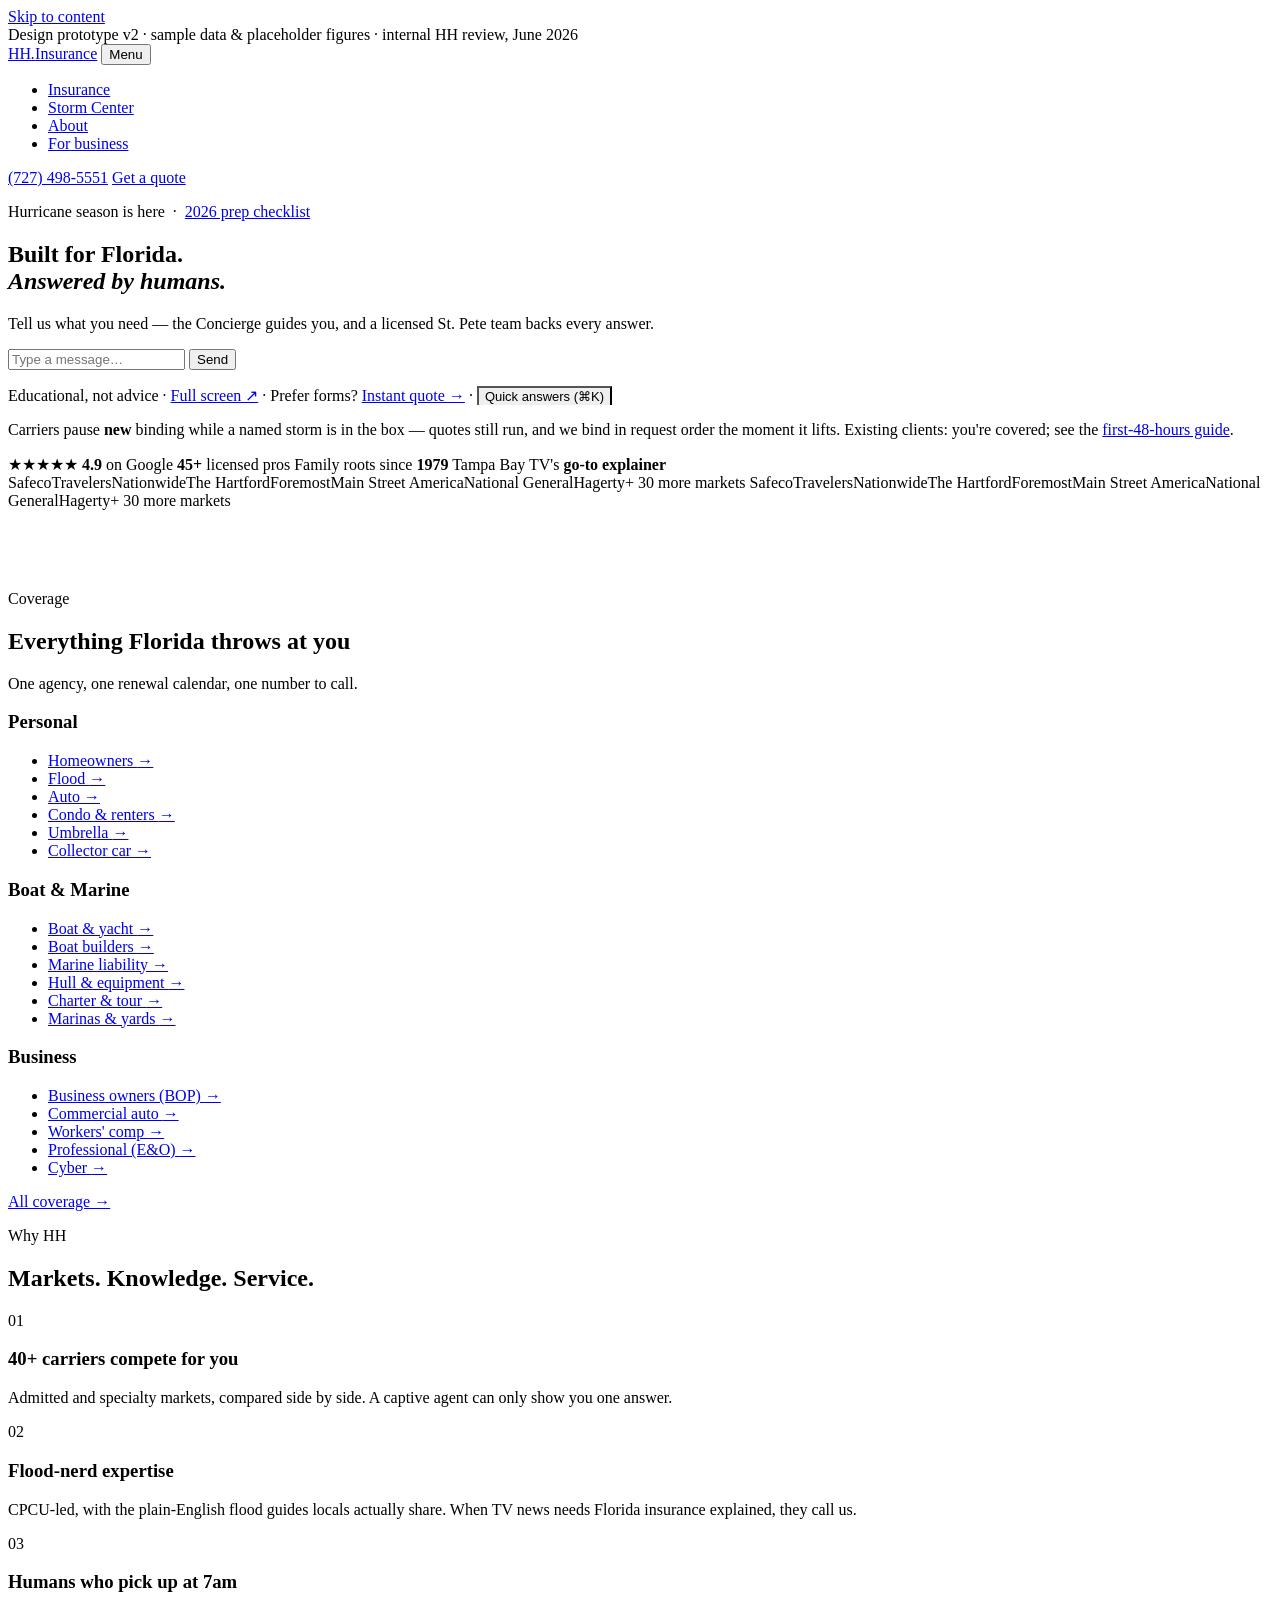
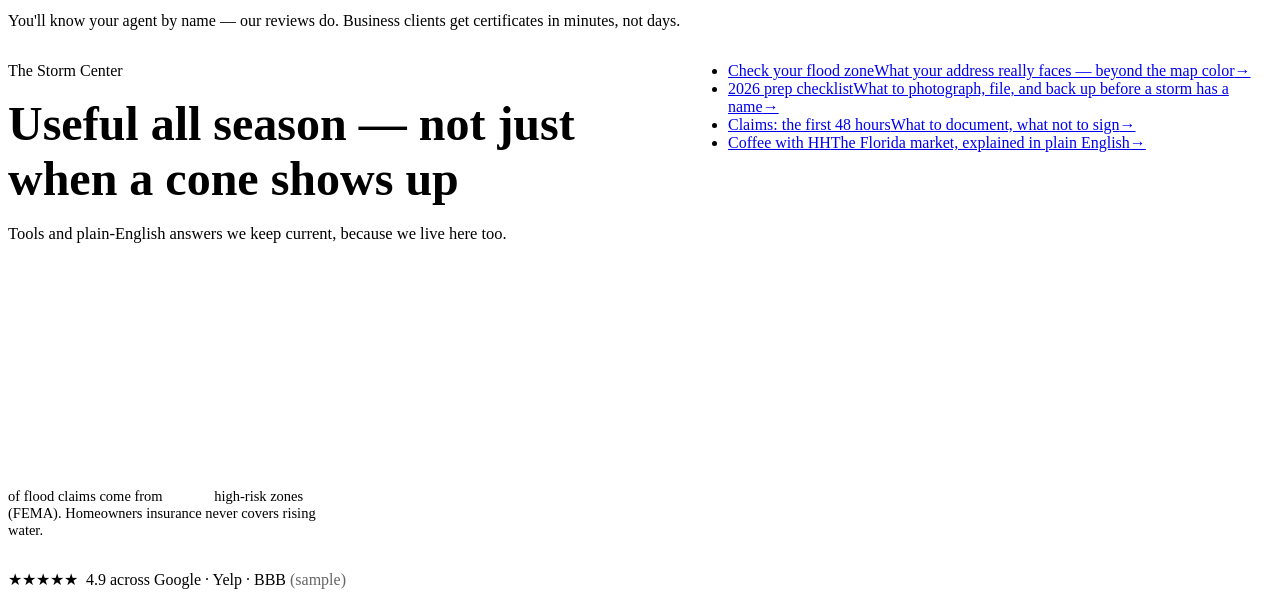
==== index.html @ 5ac3610f "Deploy HH Insurance website v6.1 ✅ 15 HTML pages ✅ Complete CSS design system   ✅ Interactive JavaSc" ====
<!doctype html>
<html lang="en">
<head>
<meta charset="utf-8">
<meta name="viewport" content="width=device-width, initial-scale=1">
<title>HH Insurance — Built for Florida. Answered by humans.</title>
<meta name="description" content="Instant quotes from 40+ carriers for home, flood, auto, boat, and business — from the St. Pete agency Tampa Bay news calls first.">
<meta name="theme-color" media="(prefers-color-scheme: light)" content="#FAF9F5">
<meta name="theme-color" media="(prefers-color-scheme: dark)" content="#0F1B27">
<link rel="icon" href="data:image/svg+xml,%3Csvg xmlns='http://www.w3.org/2000/svg' viewBox='0 0 64 64'%3E%3Crect width='64' height='64' rx='14' fill='%230B1F30'/%3E%3Ctext x='30' y='43' font-family='Georgia,serif' font-size='28' font-weight='700' fill='%23FAF9F5' text-anchor='middle'%3EHH%3C/text%3E%3Ccircle cx='49' cy='40' r='4.5' fill='%23E2502F'/%3E%3C/svg%3E">
<meta property="og:title" content="HH Insurance — Built for Florida. Answered by humans.">
<meta property="og:description" content="Instant quotes from 40+ carriers for home, flood, auto, boat, and business — from the St. Pete agency Tampa Bay news calls first.">
<meta property="og:type" content="website">
<script type="application/ld+json">
{"@context":"https://schema.org","@type":"InsuranceAgency","name":"HH Insurance Group, LLC","url":"https://www.hhinsgroup.com/","telephone":"+1-727-498-5551","email":"sales@hhinsgroup.com","address":{"@type":"PostalAddress","streetAddress":"9887 4th St N, Ste 200","addressLocality":"St. Petersburg","addressRegion":"FL","postalCode":"33702","addressCountry":"US"},"openingHours":"Mo-Fr 07:00-17:30","areaServed":{"@type":"State","name":"Florida"},"founder":{"@type":"Person","name":"Jake Holehouse","honorificSuffix":"CPCU"}}
</script>
<link rel="preconnect" href="https://fonts.googleapis.com">
<link rel="preconnect" href="https://fonts.gstatic.com" crossorigin>
<link href="https://fonts.googleapis.com/css2?family=Fraunces:ital,opsz,wght@0,9..144,500;0,9..144,600;1,9..144,500;1,9..144,600&family=Inter:wght@400;500;600&display=swap" rel="stylesheet">
<link rel="stylesheet" href="style.css">
</head>
<body>
<a class="skip" href="#main">Skip to content</a>
<div class="proto">Design prototype v2 · sample data &amp; placeholder figures · internal HH review, June 2026</div>

<header class="site" id="hdr">
  <nav class="wrap nav" id="nav" aria-label="Main">
    <a class="logo" href="index.html">HH<em>.</em><span class="logotag">Insurance</span></a>
    <button class="menu-btn" id="menuBtn" aria-expanded="false" aria-controls="navList">Menu</button>
    <ul id="navList">
      <li><a href="insurance.html">Insurance</a></li>
      <li><a href="storm-center.html">Storm Center</a></li>
      <li><a href="about.html">About</a></li>
      <li><a href="business.html">For business</a></li>
    </ul>
    <a class="tel" href="tel:7274985551">(727) 498-5551</a>
    <a class="btn" href="quote.html">Get a quote</a>
  </nav>
</header>

<main id="main">

<!-- HERO — the Concierge leads -->
<section class="hero has-chat">
  <div class="wrap">
    <p class="pill"><span class="dot" aria-hidden="true"></span> Hurricane season is here &nbsp;·&nbsp; <a href="storm-center.html#prep">2026 prep checklist</a></p>
    <h1 class="fade">Built for Florida.<br><em>Answered by humans.</em></h1>
    <p class="lede fade">Tell us what you need — the Concierge guides you, and a licensed St.&nbsp;Pete team backs every answer.</p>
    <div class="chatpanel fade" aria-label="HH Concierge">
      <div class="chatlog" id="chatlog" role="log" aria-live="polite" aria-label="Conversation"></div>
      <div class="chatbar">
        <form id="chatForm">
          <input type="text" id="chatInput" placeholder="Type a message…" aria-label="Your message" autocomplete="off">
          <button class="btn" type="submit">Send</button>
        </form>
      </div>
    </div>
    <p class="panel-foot note fade">Educational, not advice · <a href="concierge.html">Full screen ↗</a> · Prefer forms? <a href="quote.html">Instant quote →</a> · <button class="ask-open" type="button" style="font-size:13px;color:inherit;border-bottom:1px solid var(--hairline)">Quick answers (⌘K)</button></p>
    <p class="note-storm storm-only">Carriers pause <b>new</b> binding while a named storm is in the box — quotes still run, and we bind in request order the moment it lifts. Existing clients: you're covered; see the <a class="tlink" href="storm-center.html#claims">first-48-hours guide</a>.</p>
    <div class="trustline fade" aria-label="Trust signals">
      <span><span class="stars" aria-hidden="true">★★★★★</span> <b>4.9</b> on Google</span>
      <span><b>45+</b> licensed pros</span>
      <span>Family roots since <b>1979</b></span>
      <span>Tampa Bay TV's <b>go-to explainer</b></span>
    </div>
    <div class="carriers fade" aria-label="A few of our 40+ carriers">
      <div class="marq" aria-hidden="true">
        <span>Safeco</span><span>Travelers</span><span>Nationwide</span><span>The Hartford</span><span>Foremost</span><span>Main Street America</span><span>National General</span><span>Hagerty</span><span>+ 30 more markets</span>
        <span>Safeco</span><span>Travelers</span><span>Nationwide</span><span>The Hartford</span><span>Foremost</span><span>Main Street America</span><span>National General</span><span>Hagerty</span><span>+ 30 more markets</span>
      </div>
    </div>
  </div>
</section>

<!-- COVERAGE -->
<section class="section" id="coverage" style="padding-top:64px">
  <div class="wrap">
    <div class="shead-split fade">
      <div>
        <p class="eyebrow">Coverage</p>
        <h2>Everything Florida throws at you</h2>
      </div>
      <p>One agency, one renewal calendar, one number to call.</p>
    </div>
    <div class="covgrid">
      <div class="covcol fade">
        <h3>Personal</h3>
        <ul>
          <li><a href="#" data-proto="/insurance/home/">Homeowners <span class="ar">→</span></a></li>
          <li><a href="flood.html">Flood <span class="ar">→</span></a></li>
          <li><a href="#" data-proto="/insurance/auto/">Auto <span class="ar">→</span></a></li>
          <li><a href="#" data-proto="/insurance/condo-renters/">Condo &amp; renters <span class="ar">→</span></a></li>
          <li><a href="#" data-proto="/insurance/umbrella/">Umbrella <span class="ar">→</span></a></li>
          <li><a href="#" data-proto="/insurance/collector-car/">Collector car <span class="ar">→</span></a></li>
        </ul>
      </div>
      <div class="covcol fade">
        <h3>Boat &amp; Marine</h3>
        <ul>
          <li><a href="#" data-proto="/insurance/boat/">Boat &amp; yacht <span class="ar">→</span></a></li>
          <li><a href="#" data-proto="/insurance/boat-builders/">Boat builders <span class="ar">→</span></a></li>
          <li><a href="#" data-proto="/insurance/marine-liability/">Marine liability <span class="ar">→</span></a></li>
          <li><a href="#" data-proto="/insurance/hull/">Hull &amp; equipment <span class="ar">→</span></a></li>
          <li><a href="#" data-proto="/insurance/charter/">Charter &amp; tour <span class="ar">→</span></a></li>
          <li><a href="#" data-proto="/insurance/marinas/">Marinas &amp; yards <span class="ar">→</span></a></li>
        </ul>
      </div>
      <div class="covcol fade">
        <h3>Business</h3>
        <ul>
          <li><a href="#" data-proto="/insurance/bop/">Business owners (BOP) <span class="ar">→</span></a></li>
          <li><a href="#" data-proto="/insurance/commercial-auto/">Commercial auto <span class="ar">→</span></a></li>
          <li><a href="#" data-proto="/insurance/workers-comp/">Workers' comp <span class="ar">→</span></a></li>
          <li><a href="#" data-proto="/insurance/professional/">Professional (E&amp;O) <span class="ar">→</span></a></li>
          <li><a href="#" data-proto="/insurance/cyber/">Cyber <span class="ar">→</span></a></li>
        </ul>
        <p style="margin-top:16px"><a class="all" href="insurance.html">All coverage →</a></p>
      </div>
    </div>
  </div>
</section>

<!-- WHY -->
<section class="section" style="border-top:1px solid var(--hairline)">
  <div class="wrap">
    <div class="shead fade">
      <p class="eyebrow">Why HH</p>
      <h2>Markets. Knowledge. Service.</h2>
    </div>
    <div class="whygrid">
      <div class="whyitem fade">
        <p class="n">01</p>
        <h3>40+ carriers compete for you</h3>
        <p>Admitted and specialty markets, compared side by side. A captive agent can only show you one answer.</p>
      </div>
      <div class="whyitem fade">
        <p class="n">02</p>
        <h3>Flood-nerd expertise</h3>
        <p>CPCU-led, with the plain-English flood guides locals actually share. When TV news needs Florida insurance explained, they call us.</p>
      </div>
      <div class="whyitem fade">
        <p class="n">03</p>
        <h3>Humans who pick up at 7am</h3>
        <p>You'll know your agent by name — our reviews do. Business clients get certificates in minutes, not days.</p>
      </div>
    </div>
  </div>
</section>

<!-- STORM CENTER -->
<section class="section band-dark">
  <div class="wrap" style="display:grid;grid-template-columns:1fr 1fr;gap:96px;align-items:start" id="stormgrid">
    <div class="fade">
      <p class="eyebrow">The Storm Center</p>
      <h2 style="font-size:clamp(32px,4.4vw,48px);margin:14px 0 18px">Useful all season — not just when a cone shows up</h2>
      <p style="font-size:16.5px">Tools and plain-English answers we keep current, because we live here too.</p>
      <div style="margin-top:48px;padding-top:28px;border-top:1px solid var(--hairline-navy)">
        <p style="font-family:var(--font-d);font-size:clamp(40px,5vw,56px);font-weight:600;color:#fff;line-height:1">20–25%</p>
        <p style="font-size:14.5px;margin-top:10px;max-width:340px">of flood claims come from <b style="color:#fff">outside</b> high-risk zones (FEMA). Homeowners insurance never covers rising water.</p>
      </div>
    </div>
    <div class="dark fade">
      <ul class="rowlist">
        <li><a href="storm-center.html#zones"><span>Check your flood zone<span class="d">What your address really faces — beyond the map color</span></span><span class="ar">→</span></a></li>
        <li><a href="storm-center.html#prep"><span>2026 prep checklist<span class="d">What to photograph, file, and back up before a storm has a name</span></span><span class="ar">→</span></a></li>
        <li><a href="storm-center.html#claims"><span>Claims: the first 48 hours<span class="d">What to document, what not to sign</span></span><span class="ar">→</span></a></li>
        <li><a href="storm-center.html#briefing"><span>Coffee with HH<span class="d">The Florida market, explained in plain English</span></span><span class="ar">→</span></a></li>
      </ul>
    </div>
  </div>
</section>

<!-- PROOF -->
<section class="section proof">
  <div class="wrap">
    <p class="agg fade"><span class="stars" aria-hidden="true">★★★★★</span> &nbsp;4.9 across Google · Yelp · BBB <span style="opacity:.6">(sample)</span></p>
    <div class="slides" id="carousel">
      <figure class="slide active">
        <blockquote>
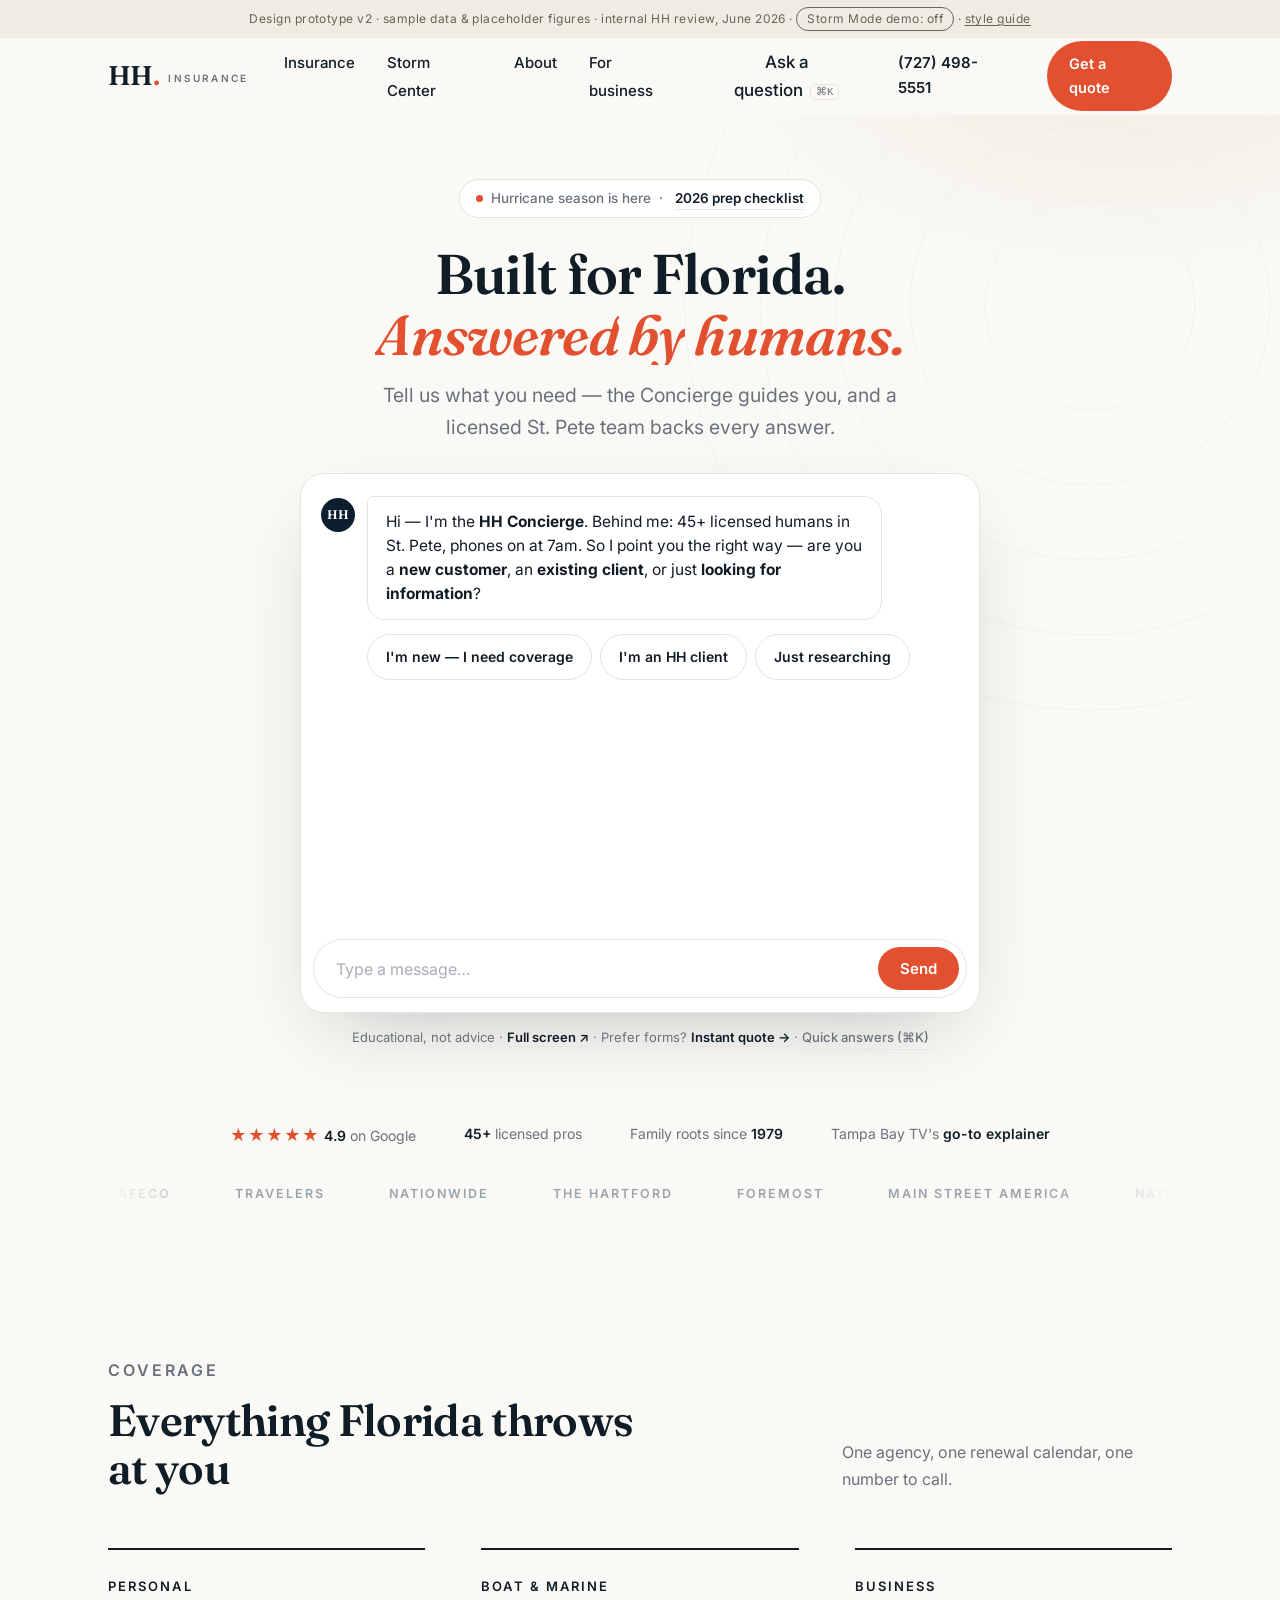
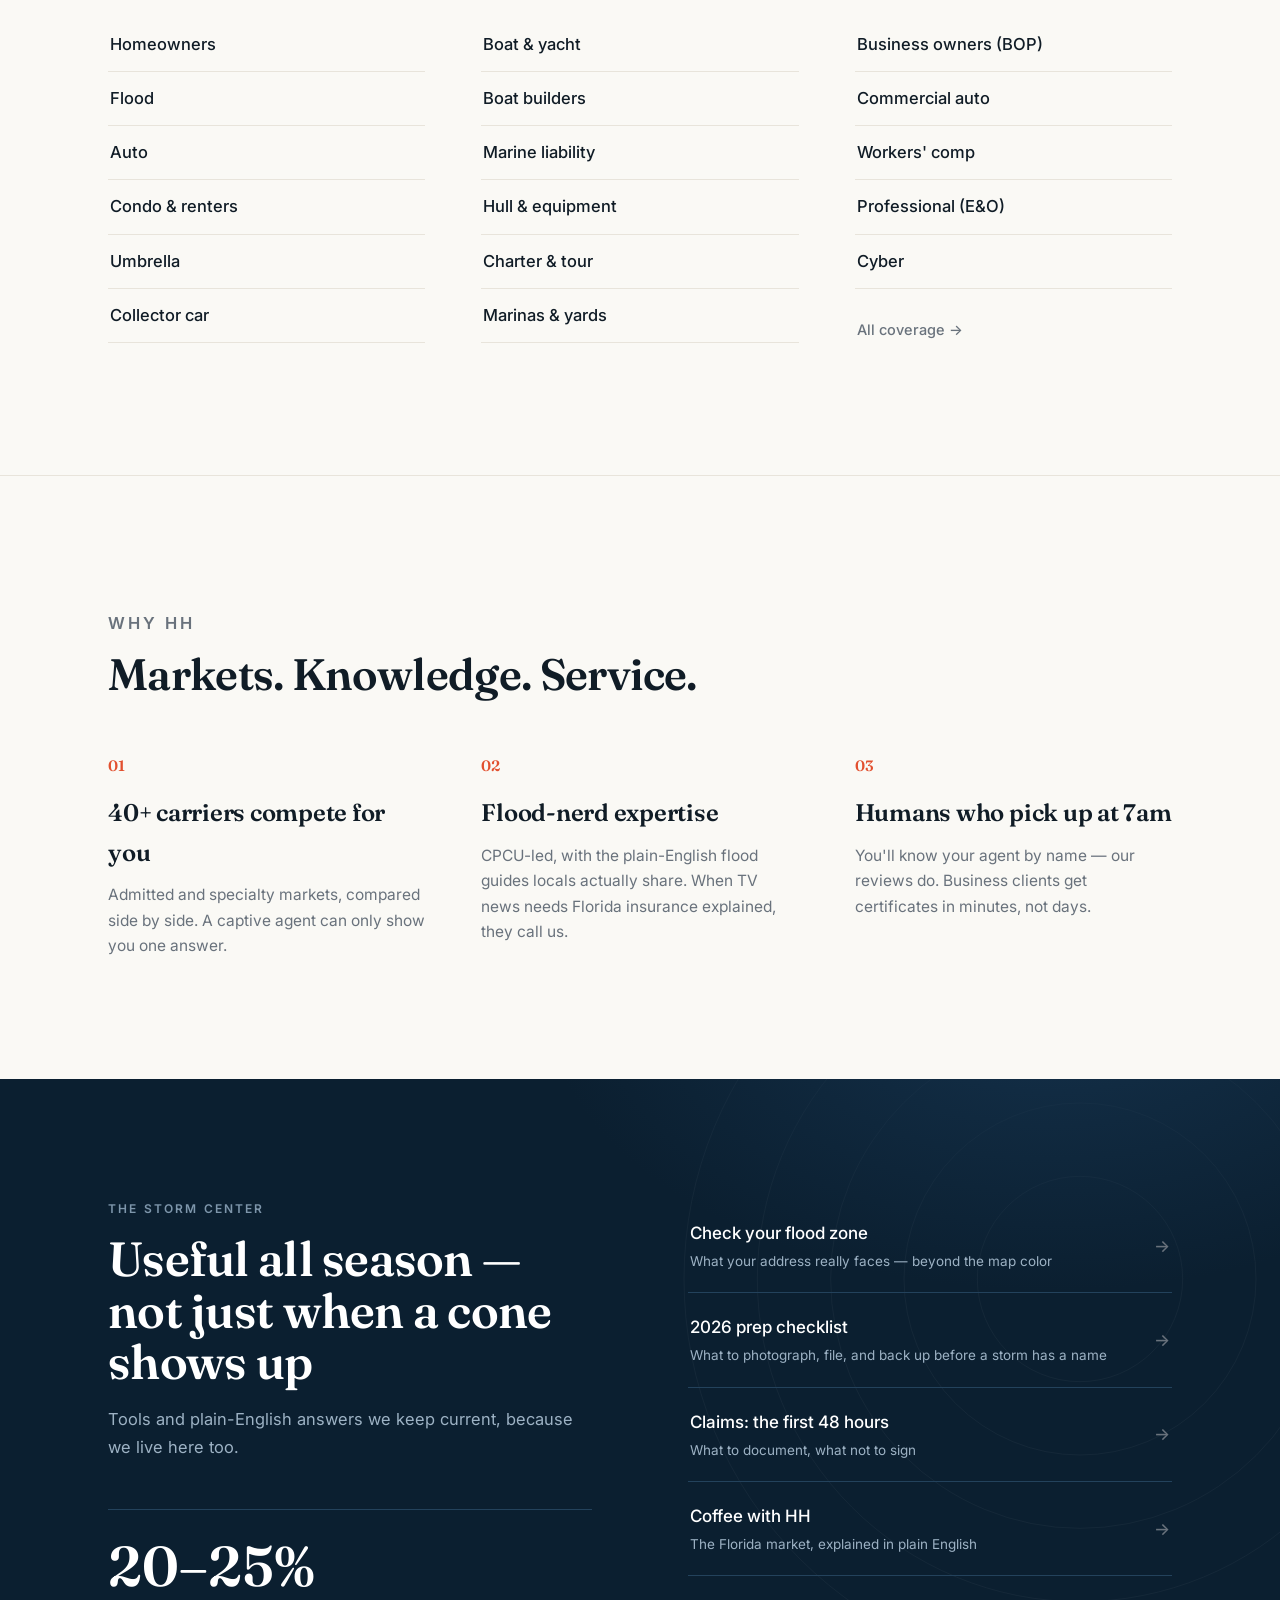
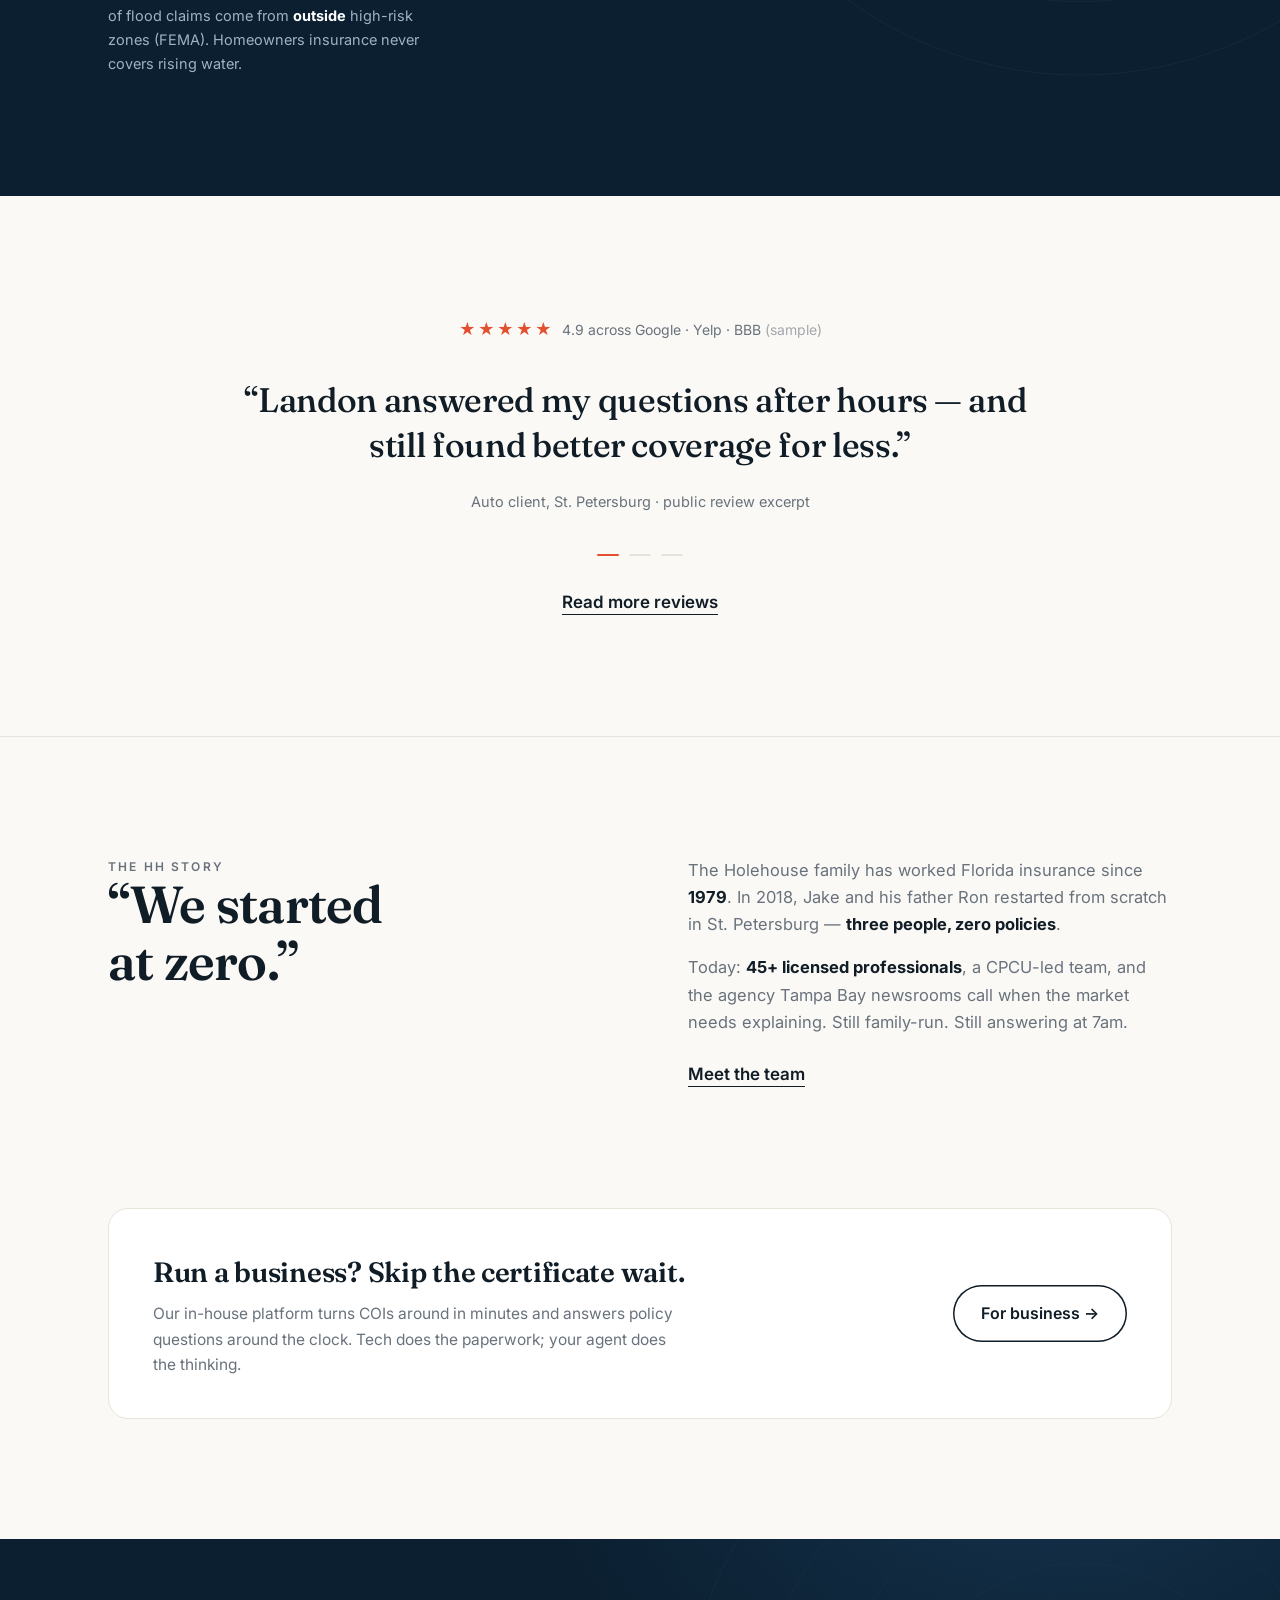
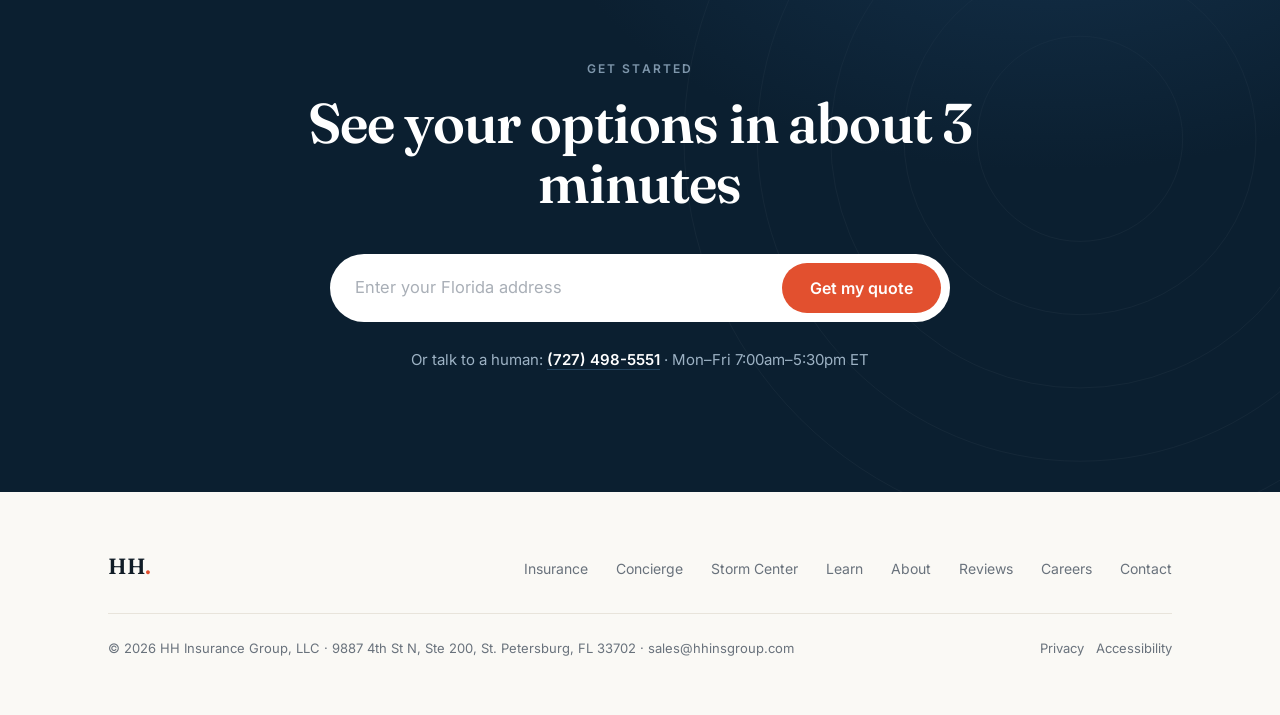
==== commit b080489d: "Add full HH Insurance website Add complete site: pages, styles, scripts, and redesign strategy doc." ====
--- a/index.html
+++ b/index.html
@@ -176,4 +176,99 @@
     <p class="agg fade"><span class="stars" aria-hidden="true">★★★★★</span> &nbsp;4.9 across Google · Yelp · BBB <span style="opacity:.6">(sample)</span></p>
     <div class="slides" id="carousel">
       <figure class="slide active">
-        <blockquote>+        <blockquote>“Landon answered my questions after hours — and still found better coverage for less.”</blockquote>
+        <figcaption>Auto client, St. Petersburg · public review excerpt</figcaption>
+      </figure>
+      <figure class="slide">
+        <blockquote>“Julie found coverage $1,500 less than our renewal — all inside a few days.”</blockquote>
+        <figcaption>Homeowner, Pinellas County · public review excerpt</figcaption>
+      </figure>
+      <figure class="slide">
+        <blockquote>“Christian and Joe tailored the coverage to exactly what we needed.”</blockquote>
+        <figcaption>Boat owner, Tampa Bay · public review excerpt</figcaption>
+      </figure>
+    </div>
+    <div class="dots">
+      <button class="dotb" aria-current="true" aria-label="Review 1"></button>
+      <button class="dotb" aria-label="Review 2"></button>
+      <button class="dotb" aria-label="Review 3"></button>
+    </div>
+    <p style="margin-top:32px" class="fade"><a class="tlink" href="reviews.html">Read more reviews</a></p>
+  </div>
+</section>
+
+<!-- STORY -->
+<section class="section" style="border-top:1px solid var(--hairline)">
+  <div class="wrap" style="display:grid;grid-template-columns:1fr 1fr;gap:96px;align-items:start" id="storygrid">
+    <div class="fade">
+      <p class="eyebrow">The HH story</p>
+      <h2 style="font-size:clamp(34px,4.6vw,52px)">“We started<br>at zero.”</h2>
+    </div>
+    <div class="fade">
+      <p style="color:var(--muted);margin-bottom:16px;font-size:16.5px">The Holehouse family has worked Florida insurance since <b style="color:var(--ink)">1979</b>. In 2018, Jake and his father Ron restarted from scratch in St. Petersburg — <b style="color:var(--ink)">three people, zero policies</b>.</p>
+      <p style="color:var(--muted);margin-bottom:16px;font-size:16.5px">Today: <b style="color:var(--ink)">45+ licensed professionals</b>, a CPCU-led team, and the agency Tampa Bay newsrooms call when the market needs explaining. Still family-run. Still answering at 7am.</p>
+      <p style="margin-top:24px"><a class="tlink" href="about.html">Meet the team</a></p>
+    </div>
+  </div>
+</section>
+
+<!-- PORTAL -->
+<section style="padding-bottom:120px">
+  <div class="wrap">
+    <div class="strip fade">
+      <div>
+        <h3>Run a business? Skip the certificate wait.</h3>
+        <p>Our in-house platform turns COIs around in minutes and answers policy questions around the clock. Tech does the paperwork; your agent does the thinking.</p>
+      </div>
+      <a class="btn btn-line" href="business.html">For business →</a>
+    </div>
+  </div>
+</section>
+
+<!-- FINAL CTA -->
+<section class="final">
+  <div class="wrap">
+    <p class="eyebrow fade">Get started</p>
+    <h2 class="fade">See your options in about 3 minutes</h2>
+    <form class="qbar fade" data-quote aria-label="Instant quote">
+      <input type="text" placeholder="Enter your Florida address" aria-label="Property address">
+      <button class="btn" type="submit">Get my quote</button>
+    </form>
+    <p class="after fade">Or talk to a human: <a href="tel:7274985551">(727) 498-5551</a> · Mon–Fri 7:00am–5:30pm ET</p>
+  </div>
+</section>
+
+</main>
+
+<footer class="site">
+  <div class="wrap">
+    <div class="frow">
+      <a class="logo" href="index.html">HH<em>.</em><span class="logotag">Insurance</span></a>
+      <ul>
+        <li><a href="insurance.html">Insurance</a></li>
+        <li><a href="concierge.html">Concierge</a></li>
+        <li><a href="storm-center.html">Storm Center</a></li>
+        <li><a href="learn.html">Learn</a></li>
+        <li><a href="about.html">About</a></li>
+        <li><a href="reviews.html">Reviews</a></li>
+        <li><a href="careers.html">Careers</a></li>
+        <li><a href="contact.html">Contact</a></li>
+      </ul>
+    </div>
+    <div class="legal">
+      <span>© 2026 HH Insurance Group, LLC · 9887 4th St N, Ste 200, St. Petersburg, FL 33702 · <a href="mailto:sales@hhinsgroup.com">sales@hhinsgroup.com</a></span>
+      <span><a href="#" data-proto="/privacy/">Privacy</a> &nbsp; <a href="#" data-proto="/accessibility/">Accessibility</a></span>
+    </div>
+  </div>
+</footer>
+
+<div class="mob-bar">
+  <a class="btn btn-line" href="tel:7274985551">Call us</a>
+  <a class="btn" href="quote.html">Get a quote</a>
+</div>
+
+<div class="toast" id="toast" role="status" aria-live="polite"></div>
+<script src="script.js"></script>
+<style>@media(max-width:880px){#stormgrid,#storygrid{grid-template-columns:1fr!important;gap:48px!important}}</style>
+</body>
+</html>
--- a/style.css
+++ b/style.css
@@ -0,0 +1,541 @@
+/* HH Insurance — redesign prototype v2 · shared design system */
+
+:root{
+  --bg:#FAF9F5; --ink:#101C26; --muted:#69727C; --hairline:#E8E4DB;
+  --navy:#0B1F30; --on-navy:#9DB2C4; --hairline-navy:#23425C;
+  --accent:#E2502F; --accent-deep:#C8401F;
+  --font-d:"Fraunces",Georgia,serif;
+  --font-s:"Inter",-apple-system,BlinkMacSystemFont,"Segoe UI",sans-serif;
+  --wrap:1120px;
+}
+*{box-sizing:border-box;margin:0;padding:0}
+html{scroll-behavior:smooth}
+@media (prefers-reduced-motion:reduce){html{scroll-behavior:auto}*{animation:none!important;transition:none!important}}
+body{font-family:var(--font-s);background:var(--bg);color:var(--ink);font-size:17px;line-height:1.65;-webkit-font-smoothing:antialiased}
+a{color:inherit;text-decoration:none}
+:focus-visible{outline:2px solid var(--accent);outline-offset:3px;border-radius:2px}
+svg{display:block}
+.wrap{max-width:var(--wrap);margin:0 auto;padding:0 28px}
+.skip{position:absolute;left:-9999px;background:var(--ink);color:#fff;padding:10px 16px;z-index:99}
+.skip:focus{left:0;top:0}
+h1,h2{font-family:var(--font-d);font-weight:600;letter-spacing:-.015em;line-height:1.08}
+.eyebrow{font-size:12px;font-weight:600;letter-spacing:.18em;text-transform:uppercase;color:var(--muted)}
+.section{padding:120px 0}
+@media(max-width:720px){.section{padding:80px 0}}
+.btn{display:inline-flex;align-items:center;justify-content:center;gap:8px;font-family:var(--font-s);font-size:16px;font-weight:600;padding:15px 28px;border-radius:999px;border:none;cursor:pointer;background:var(--accent);color:#fff;transition:background .15s}
+.btn:hover{background:var(--accent-deep)}
+.btn-line{background:transparent;color:var(--ink);box-shadow:inset 0 0 0 1.5px var(--ink)}
+.btn-line:hover{background:var(--ink);color:#fff}
+.tlink{font-weight:600;border-bottom:1.5px solid var(--ink);padding-bottom:2px}
+.tlink:hover{border-color:var(--accent);color:var(--accent)}
+.note{font-size:13px;color:var(--muted)}
+
+/* fade-up on scroll */
+.fade{opacity:0;transform:translateY(18px);transition:opacity .6s ease,transform .6s ease}
+.fade.in{opacity:1;transform:none}
+@media (prefers-reduced-motion:reduce){.fade{opacity:1;transform:none}}
+
+/* prototype note */
+.proto{background:#EFECE4;color:#6B6453;font-size:12px;text-align:center;padding:7px 16px;letter-spacing:.04em}
+
+/* ============ header ============ */
+header.site{position:sticky;top:0;z-index:100;background:rgba(250,249,245,.9);backdrop-filter:blur(12px);border-bottom:1px solid transparent;transition:border-color .2s}
+header.site.scrolled{border-color:var(--hairline)}
+.nav{display:flex;align-items:center;gap:36px;height:76px}
+.logo{font-family:var(--font-d);font-weight:600;font-size:27px;letter-spacing:-.02em}
+.logo em{color:var(--accent);font-style:normal}
+.nav ul{display:flex;gap:32px;list-style:none;margin-left:auto}
+.nav ul a{font-size:15px;font-weight:500;color:var(--ink)}
+.nav ul a:hover{color:var(--accent)}
+.nav ul a[aria-current="page"]{font-weight:600;border-bottom:2px solid var(--accent);padding-bottom:3px}
+.nav .tel{font-size:15px;font-weight:600}
+.nav .btn{padding:11px 22px;font-size:14.5px}
+.menu-btn{display:none;margin-left:auto;background:none;border:none;font:inherit;font-weight:600;font-size:15px;cursor:pointer;color:var(--ink)}
+@media(max-width:880px){
+  .nav ul,.nav .tel,.nav .btn{display:none}
+  .menu-btn{display:block}
+  .nav.open ul{display:flex;flex-direction:column;gap:4px;position:fixed;inset:76px 0 auto 0;background:var(--bg);border-bottom:1px solid var(--hairline);padding:20px 28px 28px;margin:0;z-index:100}
+  .nav.open ul a{display:block;padding:12px 0;font-size:19px}
+  .nav.open ul a[aria-current="page"]{border:none;color:var(--accent)}
+}
+
+/* ============ heroes ============ */
+.hero{padding:120px 0 100px;text-align:center}
+.hero h1{font-size:clamp(42px,7vw,76px);margin:34px auto 22px;max-width:820px}
+.hero h1 em{font-style:italic;color:var(--accent)}
+.hero .lede{font-size:clamp(17px,2vw,19.5px);color:var(--muted);max-width:560px;margin:0 auto 44px}
+@media(max-width:720px){.hero{padding:72px 0 64px}}
+
+/* sub-page hero (left-aligned, calmer) */
+.page-hero{padding:88px 0 72px}
+.page-hero h1{font-size:clamp(38px,5.6vw,62px);margin:18px 0 18px;max-width:760px}
+.page-hero h1 em{font-style:italic;color:var(--accent)}
+.page-hero .lede{font-size:clamp(17px,2vw,19px);color:var(--muted);max-width:600px}
+.page-hero .actions{margin-top:36px;display:flex;gap:14px;flex-wrap:wrap;align-items:center}
+@media(max-width:720px){.page-hero{padding:56px 0 48px}}
+.crumbs{font-size:13.5px;color:var(--muted)}
+.crumbs a:hover{color:var(--accent)}
+.crumbs span{margin:0 8px;opacity:.5}
+
+.pill{display:inline-flex;align-items:center;gap:8px;font-size:13.5px;font-weight:500;color:var(--muted);border:1px solid var(--hairline);border-radius:999px;padding:7px 16px;background:#fff}
+.pill a{font-weight:600;color:var(--ink);border-bottom:1px solid var(--hairline)}
+.pill a:hover{color:var(--accent);border-color:var(--accent)}
+.pill .dot{width:7px;height:7px;border-radius:50%;background:var(--accent);flex:none}
+
+/* quote bar */
+.qbar{display:flex;gap:10px;max-width:620px;background:#fff;border:1px solid var(--hairline);border-radius:999px;padding:8px 8px 8px 24px;box-shadow:0 18px 50px -18px rgba(16,28,38,.18)}
+.hero .qbar{margin:0 auto}
+.qbar input,.qbar select{flex:1;border:none;background:none;font:inherit;font-size:16.5px;color:var(--ink);min-width:0}
+.qbar input::placeholder{color:#A9AFB7}
+.qbar input:focus,.qbar select:focus{outline:none}
+.qbar .btn{flex:none}
+.qbar.sm{box-shadow:none;max-width:520px;padding:6px 6px 6px 20px}
+.qbar.sm .btn{padding:11px 22px;font-size:14.5px}
+@media(max-width:720px){
+  .qbar{flex-direction:column;border-radius:24px;padding:10px}
+  .qbar input,.qbar select{padding:12px 16px}
+}
+.hero .under{margin-top:18px;font-size:14px;color:var(--muted)}
+.hero .under a{font-weight:500;color:var(--ink)}
+.hero .under a:hover{color:var(--accent)}
+.trustline{margin-top:72px;display:flex;justify-content:center;gap:14px 48px;flex-wrap:wrap;font-size:14px;color:var(--muted)}
+.trustline b{color:var(--ink);font-weight:600}
+.trustline .stars{color:var(--accent);letter-spacing:1px}
+@media(max-width:720px){.trustline{gap:10px 28px;margin-top:52px}}
+
+/* ============ section heads ============ */
+.shead{margin-bottom:56px}
+.shead h2{font-size:clamp(30px,4.2vw,44px);margin-top:14px;max-width:640px}
+.shead p{color:var(--muted);margin-top:14px;max-width:560px;font-size:16.5px}
+.shead-split{display:flex;align-items:end;justify-content:space-between;gap:24px;flex-wrap:wrap;margin-bottom:56px}
+.shead-split h2{font-size:clamp(30px,4.2vw,44px);margin-top:14px;max-width:560px}
+.shead-split p{color:var(--muted);max-width:330px;font-size:16px}
+
+/* ============ link columns (coverage) ============ */
+.covgrid{display:grid;grid-template-columns:repeat(3,1fr);gap:56px}
+.covcol{border-top:2px solid var(--ink);padding-top:26px}
+.covcol h3{font-family:var(--font-s);font-size:13px;font-weight:600;letter-spacing:.16em;text-transform:uppercase;margin-bottom:20px}
+.covcol ul{list-style:none}
+.covcol li{border-bottom:1px solid var(--hairline)}
+.covcol a{display:flex;justify-content:space-between;align-items:center;padding:13px 2px;font-size:16.5px;font-weight:500;color:var(--ink)}
+.covcol a .ar{opacity:0;transform:translateX(-4px);transition:all .18s;color:var(--accent)}
+.covcol a:hover{color:var(--accent)}
+.covcol a:hover .ar{opacity:1;transform:none}
+.covcol .all{font-size:14.5px;color:var(--muted);font-weight:500}
+.covcol .all:hover{color:var(--accent)}
+@media(max-width:880px){.covgrid{grid-template-columns:1fr;gap:40px}}
+
+/* ============ numbered columns (why / steps) ============ */
+.whygrid{display:grid;grid-template-columns:repeat(3,1fr);gap:56px}
+.whyitem .n{font-family:var(--font-d);font-size:15px;color:var(--accent);font-weight:600}
+.whyitem h3{font-family:var(--font-d);font-size:24px;font-weight:600;margin:14px 0 10px;letter-spacing:-.01em}
+.whyitem p{font-size:15.5px;color:var(--muted)}
+@media(max-width:880px){.whygrid{grid-template-columns:1fr;gap:40px}}
+
+/* ============ hairline row lists ============ */
+.rowlist{list-style:none}
+.rowlist>li{border-bottom:1px solid var(--hairline)}
+.rowlist a,.rowlist .row{display:flex;justify-content:space-between;align-items:center;gap:18px;padding:20px 2px;font-size:17px;font-weight:500;color:var(--ink)}
+.rowlist .d{display:block;font-size:13.5px;font-weight:400;color:var(--muted);margin-top:3px}
+.rowlist .meta{font-size:14px;color:var(--muted);font-weight:500;flex:none;text-align:right}
+.rowlist a .ar{color:var(--muted);transition:transform .18s,color .18s;flex:none}
+.rowlist a:hover{color:var(--accent)}
+.rowlist a:hover .ar{color:var(--accent);transform:translateX(4px)}
+.rowlist.topline{border-top:2px solid var(--ink)}
+
+/* dark variant */
+.dark .rowlist>li{border-color:var(--hairline-navy)}
+.dark .rowlist a,.dark .rowlist .row{color:#fff}
+.dark .rowlist .d,.dark .rowlist .meta{color:var(--on-navy)}
+
+/* ============ stats ============ */
+.statrow{display:grid;grid-template-columns:repeat(3,1fr);gap:56px;border-top:2px solid var(--ink);padding-top:36px}
+.statrow .n{font-family:var(--font-d);font-size:clamp(36px,4.6vw,52px);font-weight:600;line-height:1}
+.statrow p{font-size:14.5px;color:var(--muted);margin-top:10px}
+.statrow p b{color:var(--ink)}
+@media(max-width:880px){.statrow{grid-template-columns:1fr;gap:32px}}
+
+/* ============ two-column compare ============ */
+.compare{display:grid;grid-template-columns:1fr 1fr;gap:56px}
+.compare .col{border-top:2px solid var(--ink);padding-top:26px}
+.compare .col.bad{border-top-color:var(--hairline)}
+.compare h3{font-family:var(--font-s);font-size:13px;font-weight:600;letter-spacing:.16em;text-transform:uppercase;margin-bottom:20px}
+.compare ul{list-style:none}
+.compare li{display:flex;gap:12px;padding:11px 0;border-bottom:1px solid var(--hairline);font-size:16px}
+.compare li .m{flex:none;font-weight:700;color:var(--accent)}
+.compare .bad li{color:var(--muted)}
+.compare .bad li .m{color:#B9B2A4}
+@media(max-width:880px){.compare{grid-template-columns:1fr;gap:40px}}
+
+/* ============ dark band ============ */
+.band-dark{background:var(--navy);color:#fff}
+.band-dark .eyebrow{color:#7E96AB}
+.band-dark h2{color:#fff}
+.band-dark p{color:var(--on-navy)}
+
+/* ============ FAQ ============ */
+.faq{max-width:760px}
+.faq details{border-bottom:1px solid var(--hairline)}
+.faq details:first-of-type{border-top:2px solid var(--ink)}
+.faq summary{cursor:pointer;list-style:none;display:flex;justify-content:space-between;align-items:center;gap:18px;padding:22px 2px;font-size:17.5px;font-weight:600}
+.faq summary::-webkit-details-marker{display:none}
+.faq summary .tog{flex:none;color:var(--muted);font-size:22px;font-weight:400;transition:transform .2s}
+.faq details[open] summary .tog{transform:rotate(45deg);color:var(--accent)}
+.faq .a{padding:0 2px 24px;color:var(--muted);font-size:16px;max-width:640px}
+
+/* ============ quote wall ============ */
+.quotewall{display:grid;grid-template-columns:1fr 1fr;gap:0 72px}
+.quotewall figure{border-top:1px solid var(--hairline);padding:32px 0}
+.quotewall blockquote{font-family:var(--font-d);font-size:21px;font-weight:500;line-height:1.4;letter-spacing:-.01em}
+.quotewall figcaption{margin-top:14px;font-size:14px;color:var(--muted)}
+@media(max-width:880px){.quotewall{grid-template-columns:1fr}}
+
+/* ============ team grid ============ */
+.teamgrid{display:grid;grid-template-columns:repeat(4,1fr);gap:40px 32px}
+.person .ava{width:72px;height:72px;border-radius:50%;background:var(--navy);color:#fff;display:grid;place-items:center;font-family:var(--font-d);font-size:23px;font-weight:600;margin-bottom:14px}
+.person.accent .ava{background:var(--accent)}
+.person h3{font-family:var(--font-s);font-size:16.5px;font-weight:600}
+.person p{font-size:13.5px;color:var(--muted);margin-top:2px}
+@media(max-width:880px){.teamgrid{grid-template-columns:repeat(2,1fr)}}
+
+/* ============ timeline (minimal) ============ */
+.timeline{list-style:none;border-top:2px solid var(--ink)}
+.timeline li{display:grid;grid-template-columns:120px 1fr;gap:24px;padding:24px 2px;border-bottom:1px solid var(--hairline)}
+.timeline .yr{font-family:var(--font-d);font-size:21px;font-weight:600}
+.timeline p{font-size:15.5px;color:var(--muted)}
+.timeline p b{color:var(--ink)}
+@media(max-width:560px){.timeline li{grid-template-columns:1fr;gap:4px}}
+
+/* ============ strip (boxed row) ============ */
+.strip{border:1px solid var(--hairline);background:#fff;border-radius:20px;padding:40px 44px;display:flex;align-items:center;justify-content:space-between;gap:32px;flex-wrap:wrap}
+.strip h3{font-family:var(--font-d);font-size:clamp(22px,2.6vw,28px);font-weight:600;letter-spacing:-.01em}
+.strip p{color:var(--muted);font-size:15.5px;margin-top:6px;max-width:520px}
+@media(max-width:720px){.strip{padding:30px 26px}}
+
+/* ============ proof carousel (home) ============ */
+.proof{text-align:center}
+.proof .agg{font-size:14px;color:var(--muted)}
+.proof .agg .stars,.stars{color:var(--accent);letter-spacing:2px;font-size:16px}
+.slides{display:grid;max-width:780px;margin:36px auto 0}
+.slide{grid-area:1/1;opacity:0;transition:opacity .5s;pointer-events:none}
+.slide.active{opacity:1;pointer-events:auto}
+.slide blockquote{font-family:var(--font-d);font-size:clamp(24px,3.4vw,34px);font-weight:500;line-height:1.32;letter-spacing:-.01em}
+.slide figcaption{margin-top:22px;font-size:14.5px;color:var(--muted)}
+.dots{display:flex;justify-content:center;gap:10px;margin-top:40px}
+.dotb{width:8px;height:8px;border-radius:50%;border:none;padding:0;background:var(--hairline);cursor:pointer;transition:background .2s}
+.dotb[aria-current="true"]{background:var(--accent)}
+
+/* ============ final cta ============ */
+.final{background:var(--navy);color:#fff;text-align:center;padding:120px 0}
+.final .eyebrow{color:#7E96AB}
+.final h2{font-size:clamp(34px,5vw,56px);color:#fff;max-width:700px;margin:14px auto 40px}
+.final .qbar{background:#fff;border-color:transparent;box-shadow:none;margin:0 auto}
+.final .after{margin-top:26px;font-size:15px;color:var(--on-navy)}
+.final .after a{color:#fff;font-weight:600;border-bottom:1px solid var(--hairline-navy)}
+.final .after a:hover{border-color:var(--accent)}
+@media(max-width:720px){.final{padding:80px 0}}
+
+/* ============ footer ============ */
+footer.site{padding:56px 0;font-size:14px;color:var(--muted)}
+.frow{display:flex;justify-content:space-between;gap:24px 48px;flex-wrap:wrap;align-items:baseline}
+.frow .logo{font-size:22px;color:var(--ink)}
+.frow ul{display:flex;gap:28px;list-style:none;flex-wrap:wrap}
+.frow ul a:hover{color:var(--accent)}
+.legal{margin-top:28px;padding-top:24px;border-top:1px solid var(--hairline);display:flex;justify-content:space-between;gap:12px 32px;flex-wrap:wrap;font-size:13px}
+
+/* ============ mobile bar / toast ============ */
+.mob-bar{display:none;position:fixed;bottom:0;left:0;right:0;z-index:90;background:rgba(250,249,245,.95);backdrop-filter:blur(10px);border-top:1px solid var(--hairline);padding:10px 16px calc(10px + env(safe-area-inset-bottom));grid-template-columns:1fr 1fr;gap:10px}
+.mob-bar .btn{padding:13px 10px;font-size:15px}
+@media(max-width:720px){.mob-bar{display:grid}body{padding-bottom:74px}}
+.toast{position:fixed;left:50%;bottom:88px;transform:translate(-50%,16px);background:var(--ink);color:#fff;font-size:13.5px;padding:12px 20px;border-radius:10px;opacity:0;pointer-events:none;transition:opacity .25s,transform .25s;z-index:150;max-width:90vw;text-align:center}
+.toast.show{opacity:1;transform:translate(-50%,0)}
+
+/* ============ misc page bits ============ */
+.specialist{display:flex;gap:28px;align-items:center;border:1px solid var(--hairline);background:#fff;border-radius:20px;padding:34px 38px;flex-wrap:wrap}
+.specialist .ava{width:84px;height:84px;border-radius:50%;background:var(--navy);color:#fff;display:grid;place-items:center;font-family:var(--font-d);font-size:26px;font-weight:600;flex:none}
+.specialist h3{font-family:var(--font-d);font-size:23px;font-weight:600}
+.specialist p{color:var(--muted);font-size:15px;margin-top:4px;max-width:480px}
+.specialist .right{margin-left:auto}
+@media(max-width:720px){.specialist .right{margin-left:0}}
+
+.status{display:flex;gap:14px;align-items:center;border:1px solid var(--hairline);background:#fff;border-radius:14px;padding:16px 22px;font-size:15px}
+.status .dot{width:9px;height:9px;border-radius:50%;background:#3E9C5C;flex:none}
+.status b{font-weight:600}
+.status .note{margin-left:auto}
+@media(max-width:720px){.status{flex-wrap:wrap}.status .note{margin-left:0}}
+
+.checklist{list-style:none;max-width:680px}
+.checklist li{border-bottom:1px solid var(--hairline)}
+.checklist label{display:flex;gap:16px;align-items:flex-start;padding:16px 2px;cursor:pointer;font-size:16.5px}
+.checklist input{appearance:none;width:22px;height:22px;border:1.5px solid var(--muted);border-radius:7px;flex:none;margin-top:3px;cursor:pointer;display:grid;place-items:center}
+.checklist input:checked{background:var(--accent);border-color:var(--accent)}
+.checklist input:checked::after{content:"✓";color:#fff;font-size:13px;font-weight:700}
+.checklist input:checked+span{color:var(--muted);text-decoration:line-through;text-decoration-color:var(--hairline)}
+.checklist .d{display:block;font-size:13.5px;color:var(--muted);margin-top:2px}
+
+/* ============ v2.1 polish ============ */
+:root{
+  --contour-light:url("data:image/svg+xml,%3Csvg xmlns='http://www.w3.org/2000/svg' width='1200' height='1200' viewBox='0 0 1200 1200'%3E%3Cg fill='none' stroke='%23101C26' stroke-opacity='0.05'%3E%3Ccircle cx='600' cy='600' r='140'/%3E%3Ccircle cx='600' cy='600' r='240'/%3E%3Ccircle cx='600' cy='600' r='340'/%3E%3Ccircle cx='600' cy='600' r='440'/%3E%3Ccircle cx='600' cy='600' r='540'/%3E%3C/g%3E%3C/svg%3E");
+  --contour-dark:url("data:image/svg+xml,%3Csvg xmlns='http://www.w3.org/2000/svg' width='1200' height='1200' viewBox='0 0 1200 1200'%3E%3Cg fill='none' stroke='%23FFFFFF' stroke-opacity='0.06'%3E%3Ccircle cx='600' cy='600' r='140'/%3E%3Ccircle cx='600' cy='600' r='240'/%3E%3Ccircle cx='600' cy='600' r='340'/%3E%3Ccircle cx='600' cy='600' r='440'/%3E%3Ccircle cx='600' cy='600' r='540'/%3E%3C/g%3E%3C/svg%3E");
+}
+::selection{background:#F6DACF;color:var(--ink)}
+
+/* wordmark lockup */
+.logo .logotag{font-family:var(--font-s);font-size:10px;font-weight:600;letter-spacing:.22em;text-transform:uppercase;color:var(--muted);margin-left:9px;position:relative;top:-3px}
+footer .logo .logotag{display:none}
+
+/* quiet texture: radial wash + contour rings, top-right of heroes & dark bands */
+.hero,.page-hero{background-color:var(--bg);background-image:radial-gradient(700px 420px at 88% -8%,rgba(232,224,205,.55),rgba(232,224,205,0) 62%),var(--contour-light);background-repeat:no-repeat;background-position:0 0,right -260px top -260px;background-size:auto,900px 900px}
+.band-dark,.final{background-color:var(--navy);background-image:radial-gradient(820px 480px at 82% -12%,rgba(21,51,78,.9),rgba(21,51,78,0) 62%),var(--contour-dark);background-repeat:no-repeat;background-position:0 0,right -240px top -240px;background-size:auto,880px 880px}
+
+/* nav: animated underline (skip the current-page item, it has its own) */
+.nav ul a{position:relative}
+.nav ul a:not([aria-current])::after{content:"";position:absolute;left:0;bottom:-6px;height:2px;width:100%;background:var(--accent);transform:scaleX(0);transform-origin:left;transition:transform .22s ease}
+.nav ul a:not([aria-current]):hover::after{transform:scaleX(1)}
+
+/* buttons: lift on hover, settle on press */
+.btn{transition:background .15s,transform .15s,box-shadow .15s}
+.btn:hover{transform:translateY(-1px);box-shadow:0 10px 24px -10px rgba(226,80,47,.45)}
+.btn:active{transform:translateY(0);box-shadow:none}
+.btn-line:hover{box-shadow:inset 0 0 0 1.5px var(--ink)}
+
+/* quote bar: focus ring that matches the accent */
+.qbar{transition:border-color .15s,box-shadow .15s}
+.qbar:focus-within{border-color:var(--accent);box-shadow:0 18px 50px -18px rgba(16,28,38,.18),0 0 0 4px rgba(226,80,47,.12)}
+.final .qbar:focus-within{box-shadow:0 0 0 4px rgba(226,80,47,.28)}
+
+/* hanging quotes on pull quotes */
+.slide blockquote,.quotewall blockquote{text-indent:-.42ch}
+@supports(hanging-punctuation:first){.slide blockquote,.quotewall blockquote{hanging-punctuation:first;text-indent:0}}
+
+/* carousel: drift up as it fades in; dots become dashes */
+.slide{transform:translateY(10px);transition:opacity .5s,transform .5s}
+.slide.active{transform:none}
+.dotb{width:22px;height:2px;border-radius:2px;transition:background .2s}
+.dotb[aria-current="true"]{background:var(--accent);transform:none}
+
+/* print: the storm checklist is meant to be printed */
+@media print{
+  header.site,.mob-bar,.toast,.proto,.final,footer.site,.btn,.status,.crumbs{display:none!important}
+  body{background:#fff;color:#000;font-size:13px}
+  .page-hero,.section{padding:16px 0!important;border:none!important}
+  .page-hero h1{font-size:28px}
+  .fade{opacity:1!important;transform:none!important}
+  .checklist input{border:1.5px solid #000;-webkit-print-color-adjust:exact;print-color-adjust:exact}
+  .checklist .d,.lede,.shead p{color:#333}
+  a{color:#000}
+}
+
+/* ============ v3 ============ */
+/* app-like cross-page transitions (supporting browsers; harmless elsewhere) */
+@view-transition{navigation:auto}
+
+/* surface token (light) — dark mode overrides below */
+:root{--surface:#FFFFFF}
+
+/* carrier marquee */
+.carriers{margin-top:36px;overflow:hidden;-webkit-mask-image:linear-gradient(90deg,transparent,#000 12%,#000 88%,transparent);mask-image:linear-gradient(90deg,transparent,#000 12%,#000 88%,transparent)}
+.carriers .marq{display:flex;gap:64px;width:max-content;animation:marq 38s linear infinite;font-size:12.5px;font-weight:600;letter-spacing:.16em;text-transform:uppercase;color:#9AA4AD;white-space:nowrap}
+.carriers:hover .marq{animation-play-state:paused}
+@keyframes marq{to{transform:translateX(-50%)}}
+@media (prefers-reduced-motion:reduce){.carriers .marq{animation:none;flex-wrap:wrap;width:auto;justify-content:center;white-space:normal}}
+
+/* hero headline: word-by-word reveal (JS wraps words; falls back to block fade) */
+.hero h1 .w{display:inline-block;overflow:hidden;vertical-align:bottom}
+.hero h1 .w>span{display:inline-block;transform:translateY(110%);transition:transform .7s cubic-bezier(.2,.6,.2,1)}
+.hero h1.in .w>span{transform:none}
+@media (prefers-reduced-motion:reduce){.hero h1 .w>span{transform:none}}
+
+/* ============ quote flow ============ */
+.steps{display:flex;gap:26px;font-size:12.5px;font-weight:600;letter-spacing:.1em;text-transform:uppercase;color:var(--muted);margin-bottom:52px;flex-wrap:wrap}
+.steps .st{display:flex;gap:9px;align-items:center}
+.steps .st i{font-style:normal;width:22px;height:22px;border-radius:50%;border:1.5px solid var(--hairline);display:grid;place-items:center;font-size:11.5px}
+.steps .st.on{color:var(--ink)}
+.steps .st.on i{background:var(--accent);border-color:var(--accent);color:#fff}
+.steps .st.done i{background:var(--ink);border-color:var(--ink);color:var(--bg)}
+.panel{display:none}
+.panel.on{display:block;animation:pan .35s ease}
+@keyframes pan{from{opacity:0;transform:translateY(10px)}}
+.panel h1{font-size:clamp(32px,4.6vw,52px);margin-bottom:14px}
+.panel h1 em{font-style:italic;color:var(--accent)}
+.panel .lede{color:var(--muted);max-width:560px;margin-bottom:36px}
+.pills{display:flex;gap:10px;flex-wrap:wrap;margin-top:22px}
+.pillb{font:inherit;font-size:15px;font-weight:600;padding:11px 20px;border-radius:999px;border:1.5px solid var(--hairline);background:var(--surface);color:var(--muted);cursor:pointer;transition:all .15s}
+.pillb:hover{border-color:var(--ink);color:var(--ink)}
+.pillb[aria-pressed="true"]{border-color:var(--accent);color:var(--ink);box-shadow:inset 0 0 0 .5px var(--accent)}
+.fieldgrid{display:grid;grid-template-columns:1fr 1fr;gap:24px 28px;max-width:680px}
+.field label{display:block;font-size:13px;font-weight:600;letter-spacing:.04em;color:var(--muted);margin-bottom:8px}
+.field input,.field select{width:100%;font:inherit;font-size:16px;padding:13px 15px;border:1.5px solid var(--hairline);border-radius:12px;background:var(--surface);color:var(--ink)}
+.field input:focus,.field select:focus{outline:none;border-color:var(--accent)}
+.q-actions{display:flex;gap:16px;align-items:center;margin-top:40px;flex-wrap:wrap}
+.backlink{font-weight:600;color:var(--muted);background:none;border:none;font-size:15px;cursor:pointer;padding:0}
+.backlink:hover{color:var(--accent)}
+.loadlist{list-style:none;max-width:480px;font-size:15.5px;margin-top:8px}
+.loadlist li{display:flex;justify-content:space-between;gap:18px;padding:13px 2px;border-bottom:1px solid var(--hairline);color:var(--muted);transition:color .3s}
+.loadlist li .tick{color:var(--accent);opacity:0;transition:opacity .3s}
+.loadlist li.ok{color:var(--ink)}
+.loadlist li.ok .tick{opacity:1}
+.resgrid{display:grid;grid-template-columns:repeat(3,1fr);gap:22px;margin-top:8px}
+.rescard{border:1px solid var(--hairline);border-radius:20px;background:var(--surface);padding:28px;display:flex;flex-direction:column;gap:14px}
+.rescard.best{border-color:var(--accent);box-shadow:0 18px 50px -22px rgba(226,80,47,.35)}
+.rescard .tag{font-size:11px;font-weight:700;letter-spacing:.12em;text-transform:uppercase;color:var(--accent)}
+.rescard h3{font-family:var(--font-s);font-size:15px;font-weight:600;color:var(--muted)}
+.rescard .prem{font-family:var(--font-d);font-size:38px;font-weight:600;line-height:1;color:var(--ink)}
+.rescard .prem small{font-family:var(--font-s);font-size:13px;color:var(--muted);font-weight:500}
+.rescard ul{list-style:none;font-size:14px;color:var(--muted);display:grid;gap:8px;flex:1}
+.rescard ul li::before{content:"✓ ";color:var(--accent);font-weight:700}
+.rescard .btn{justify-content:center}
+@media(max-width:880px){.resgrid{grid-template-columns:1fr}.fieldgrid{grid-template-columns:1fr}}
+
+/* ============ dark mode (follows the OS) ============ */
+@media (prefers-color-scheme:dark){
+  :root{--bg:#0F1B27;--ink:#EFEAE0;--muted:#92A0AD;--hairline:#243748;--surface:#16273A;--contour-light:var(--contour-dark)}
+  ::selection{background:#5A2E22;color:#fff}
+  .proto{background:#1A2B3E;color:#B8A87C}
+  header.site{background:rgba(15,27,39,.9)}
+  .nav.open ul{background:var(--bg)}
+  .hero,.page-hero{background-color:var(--bg);background-image:radial-gradient(700px 420px at 88% -8%,rgba(22,39,58,.95),rgba(22,39,58,0) 62%),var(--contour-dark)}
+  .pill,.qbar,.status,.strip,.specialist{background:var(--surface)}
+  .final .qbar{background:#fff}
+  .final .qbar input{color:#101C26}
+  .toast{background:var(--ink);color:var(--bg)}
+  .mob-bar{background:rgba(15,27,39,.95)}
+  .btn-line:hover{background:var(--ink);color:var(--bg)}
+  .specialist .ava,.person .ava{background:#1E3650}
+  .carriers .marq{color:#5E7081}
+  .qcard,.res{background:var(--surface)}
+}
+
+/* ============ v4: storm mode + quote flow extras + style guide ============ */
+/* proto banner controls (injected by script.js) */
+.protobtn{font:inherit;letter-spacing:inherit;background:none;border:1px solid currentColor;border-radius:999px;padding:1px 10px;cursor:pointer;color:inherit}
+.protobtn[aria-pressed="true"]{background:#8C2B14;border-color:#8C2B14;color:#fff}
+.protolink{color:inherit;text-decoration:underline;text-underline-offset:2px}
+
+/* advisory bar (hidden until storm mode) */
+.alertbar{display:none;background:linear-gradient(90deg,#8C2B14,#B23A1D);color:#fff;font-size:14px;padding:10px 18px;text-align:center}
+html.storm .alertbar{display:block}
+.alertbar a{color:#fff;font-weight:700;text-decoration:underline;text-underline-offset:3px}
+.alertbar .live{display:inline-block;width:8px;height:8px;border-radius:50%;background:#FFD166;margin-right:9px;animation:pulse 1.6s infinite}
+@keyframes pulse{50%{opacity:.3}}
+@media (prefers-reduced-motion:reduce){.alertbar .live{animation:none}}
+
+/* storm/calm content variants */
+.storm-only{display:none}
+html.storm .calm-only{display:none}
+html.storm p.storm-only,html.storm div.storm-only{display:block}
+html.storm span.storm-only{display:inline}
+html.storm .status.storm-only{display:flex}
+html.storm .hero .pill{display:none}
+.note-storm{border:1px solid #E5B8AA;background:#FBEAE4;color:#8C2B14;border-radius:12px;padding:12px 18px;font-size:14px;max-width:620px}
+.hero .note-storm{margin:18px auto 0}
+@media (prefers-color-scheme:dark){.note-storm{background:#3A1C12;border-color:#6E3322;color:#F0B9A8}}
+
+/* quote flow: address suggestions */
+.suggest-wrap{position:relative;max-width:620px}
+.suggest{position:absolute;top:calc(100% + 8px);left:0;right:0;background:var(--surface);border:1px solid var(--hairline);border-radius:16px;box-shadow:0 24px 60px -20px rgba(16,28,38,.25);overflow:hidden;z-index:50}
+.suggest button{display:block;width:100%;text-align:left;font:inherit;font-size:15px;padding:13px 20px;background:none;border:none;border-bottom:1px solid var(--hairline);color:var(--ink);cursor:pointer}
+.suggest button:last-child{border-bottom:none}
+.suggest button:hover,.suggest button:focus{background:rgba(226,80,47,.07);outline:none}
+.suggest .hint{font-size:11.5px;letter-spacing:.1em;text-transform:uppercase;color:var(--muted);padding:10px 20px 6px}
+
+/* style guide page */
+.swgrid{display:grid;grid-template-columns:repeat(auto-fill,minmax(150px,1fr));gap:14px}
+.sw{border:1px solid var(--hairline);border-radius:14px;overflow:hidden;background:var(--surface)}
+.sw .swatch{height:64px}
+.sw .meta2{padding:10px 14px;font-size:12.5px;line-height:1.45}
+.sw .meta2 b{display:block;font-size:13px}
+.sw .meta2 code{color:var(--muted);font-family:ui-monospace,Menlo,monospace;font-size:11.5px}
+.typerow{display:grid;grid-template-columns:180px 1fr;gap:24px;align-items:baseline;padding:18px 0;border-bottom:1px solid var(--hairline)}
+.typerow .lbl{font-size:12.5px;color:var(--muted);font-family:ui-monospace,Menlo,monospace}
+.demo-row{display:flex;gap:16px;flex-wrap:wrap;align-items:center;padding:22px 0;border-bottom:1px solid var(--hairline)}
+@media(max-width:720px){.typerow{grid-template-columns:1fr;gap:6px}}
+
+/* ============ v5: Ask HH — instant answers ============ */
+.ask-open{font:inherit;background:none;border:none;cursor:pointer;color:var(--ink);font-weight:500;padding:0}
+.ask-open:hover{color:var(--accent)}
+.ask-open kbd{font-family:ui-monospace,Menlo,monospace;font-size:10.5px;color:var(--muted);border:1px solid var(--hairline);border-radius:5px;padding:1px 5px;margin-left:7px;vertical-align:1px}
+@media(max-width:880px){.ask-open kbd{display:none}}
+.ask-overlay{position:fixed;inset:0;display:none;z-index:300;background:rgba(11,21,32,.45);backdrop-filter:blur(6px);padding:8vh 20px 20px}
+.ask-overlay.open{display:block}
+.ask-modal{max-width:680px;margin:0 auto;background:var(--surface);border:1px solid var(--hairline);border-radius:24px;box-shadow:0 40px 100px -30px rgba(0,0,0,.45);overflow:hidden;animation:askin .25s ease}
+@keyframes askin{from{opacity:0;transform:translateY(14px) scale(.985)}}
+@media (prefers-reduced-motion:reduce){.ask-modal{animation:none}.ask-ans{animation:none!important}}
+.ask-head{display:flex;align-items:center;gap:12px;border-bottom:1px solid var(--hairline);padding:6px 10px 6px 24px}
+.ask-head .mark{font-family:var(--font-d);font-weight:600;font-size:19px;color:var(--accent);flex:none}
+.ask-head input{flex:1;font:inherit;font-size:17.5px;padding:17px 0;border:none;background:none;color:var(--ink);min-width:0}
+.ask-head input:focus{outline:none}
+.ask-head input::placeholder{color:#A9AFB7}
+.ask-close{font:inherit;font-size:13px;font-weight:600;color:var(--muted);background:none;border:1px solid var(--hairline);border-radius:8px;padding:6px 10px;cursor:pointer;flex:none}
+.ask-close:hover{color:var(--accent);border-color:var(--accent)}
+.ask-body{padding:20px 24px 24px;max-height:56vh;overflow:auto}
+.ask-label{font-size:11.5px;font-weight:600;letter-spacing:.14em;text-transform:uppercase;color:var(--muted);margin-bottom:12px}
+.ask-chips{display:flex;flex-wrap:wrap;gap:8px}
+.ask-chips button{font:inherit;font-size:13.5px;font-weight:500;padding:8px 14px;border-radius:999px;border:1px solid var(--hairline);background:none;color:var(--ink);cursor:pointer;text-align:left}
+.ask-chips button:hover{border-color:var(--accent);color:var(--accent)}
+.ask-ans{animation:askans .3s ease}
+@keyframes askans{from{opacity:0;transform:translateY(8px)}}
+.ask-ans .qecho{font-size:12px;font-weight:600;letter-spacing:.12em;text-transform:uppercase;color:var(--muted);margin-bottom:10px}
+.ask-ans h3{font-family:var(--font-d);font-size:22px;font-weight:600;letter-spacing:-.01em;margin-bottom:10px}
+.ask-ans p{font-size:15.5px;color:var(--muted);margin-bottom:14px;max-width:560px}
+.ask-ans p b{color:var(--ink)}
+.ask-src{font-size:14px;font-weight:600}
+.ask-src a{border-bottom:1.5px solid var(--ink);padding-bottom:1px;color:var(--ink)}
+.ask-src a:hover{color:var(--accent);border-color:var(--accent)}
+.ask-more{margin-top:22px;padding-top:18px;border-top:1px solid var(--hairline)}
+.ask-foot{display:flex;justify-content:space-between;gap:12px;flex-wrap:wrap;border-top:1px solid var(--hairline);padding:13px 24px;font-size:12.5px;color:var(--muted)}
+.ask-foot a{font-weight:600;color:var(--ink)}
+.ask-foot a:hover{color:var(--accent)}
+.hero .under .ask-open{font-weight:500;color:var(--ink);border-bottom:1.5px dashed var(--muted);padding-bottom:1px}
+.hero .under .ask-open:hover{color:var(--accent);border-color:var(--accent)}
+
+/* ============ v6: HH Concierge — conversational front door ============ */
+.chatpage{display:flex;flex-direction:column;min-height:100vh}
+.chatmain{flex:1;display:flex;flex-direction:column;max-width:760px;width:100%;margin:0 auto;padding:0 24px}
+.chatlog{flex:1;padding:36px 0 12px;display:flex;flex-direction:column;gap:16px}
+.msg{display:flex;gap:12px;max-width:88%;animation:msgin .3s ease}
+@keyframes msgin{from{opacity:0;transform:translateY(8px)}}
+@media (prefers-reduced-motion:reduce){.msg{animation:none}}
+.msg.bot{align-self:flex-start}
+.msg.user{align-self:flex-end}
+.msg .ava{flex:none;width:34px;height:34px;border-radius:50%;background:var(--navy);color:#fff;display:grid;place-items:center;font-family:var(--font-d);font-size:12.5px;font-weight:600;margin-top:2px}
+.bubble{padding:13px 18px;border-radius:18px;font-size:15.5px;line-height:1.55}
+.msg.bot .bubble{background:var(--surface);border:1px solid var(--hairline);border-top-left-radius:6px}
+.msg.user .bubble{background:var(--navy);color:#fff;border-top-right-radius:6px}
+.bubble p+p{margin-top:8px}
+.bubble .src{display:block;margin-top:10px;font-size:13px;font-weight:600}
+.bubble .src a{border-bottom:1.5px solid currentColor;padding-bottom:1px}
+.bubble .src a:hover{color:var(--accent)}
+.chiprow{display:flex;flex-wrap:wrap;gap:8px;padding-left:46px;transition:opacity .2s}
+.chiprow.used{opacity:.4;pointer-events:none}
+.chiprow button,.chiprow a{font:inherit;font-size:14px;font-weight:600;padding:10px 18px;border-radius:999px;border:1.5px solid var(--hairline);background:var(--surface);color:var(--ink);cursor:pointer;text-decoration:none;transition:border-color .15s,color .15s,background .15s}
+.chiprow button:hover,.chiprow a:hover{border-color:var(--accent);color:var(--accent)}
+.chiprow .primary{background:var(--accent);border-color:var(--accent);color:#fff}
+.chiprow .primary:hover{background:var(--accent-deep);border-color:var(--accent-deep);color:#fff}
+.typing-bubble{display:inline-flex;gap:5px;align-items:center;padding:17px 18px}
+.typing-bubble i{width:7px;height:7px;border-radius:50%;background:var(--muted);opacity:.4;animation:tp 1.1s infinite}
+.typing-bubble i:nth-child(2){animation-delay:.18s}
+.typing-bubble i:nth-child(3){animation-delay:.36s}
+@keyframes tp{40%{opacity:1;transform:translateY(-3px)}}
+@media (prefers-reduced-motion:reduce){.typing-bubble i{animation:none;opacity:.7}}
+.chatbar{position:sticky;bottom:0;background:linear-gradient(transparent,var(--bg) 30%);padding:16px 0 20px}
+.chatbar form{display:flex;gap:10px;background:var(--surface);border:1px solid var(--hairline);border-radius:999px;padding:7px 7px 7px 22px;box-shadow:0 18px 50px -18px rgba(16,28,38,.22);transition:border-color .15s,box-shadow .15s}
+.chatbar form:focus-within{border-color:var(--accent);box-shadow:0 18px 50px -18px rgba(16,28,38,.22),0 0 0 4px rgba(226,80,47,.12)}
+.chatbar input{flex:1;border:none;background:none;font:inherit;font-size:16px;color:var(--ink);min-width:0}
+.chatbar input:focus{outline:none}
+.chatbar input::placeholder{color:#A9AFB7}
+.chatbar .btn{padding:12px 22px;font-size:15px}
+.chatbar .note{text-align:center;margin-top:10px}
+
+/* ============ v6.1: concierge leads the homepage (embedded panel) ============ */
+.hero.has-chat{padding:64px 0 88px}
+.hero.has-chat h1{font-size:clamp(36px,5vw,56px);margin:26px auto 14px}
+.hero.has-chat .lede{margin-bottom:30px}
+.chatpanel{max-width:680px;margin:0 auto;background:var(--surface);border:1px solid var(--hairline);border-radius:24px;box-shadow:0 30px 80px -32px rgba(16,28,38,.28);display:flex;flex-direction:column;height:min(540px,66vh);overflow:hidden;text-align:left}
+.chatpanel .chatlog{flex:1;overflow-y:auto;padding:22px 20px 8px;display:flex;flex-direction:column;gap:14px}
+.chatpanel .chatbar{position:static;background:none;padding:10px 12px 14px}
+.chatpanel .chatbar form{box-shadow:none}
+.panel-foot{max-width:680px;margin:14px auto 0;text-align:center}
+.panel-foot a{font-weight:600;color:var(--ink);border-bottom:1px solid var(--hairline);padding-bottom:1px}
+.panel-foot a:hover{color:var(--accent);border-color:var(--accent)}
+@media(max-width:720px){.chatpanel{height:min(500px,62vh);border-radius:18px}.hero.has-chat{padding:44px 0 64px}}
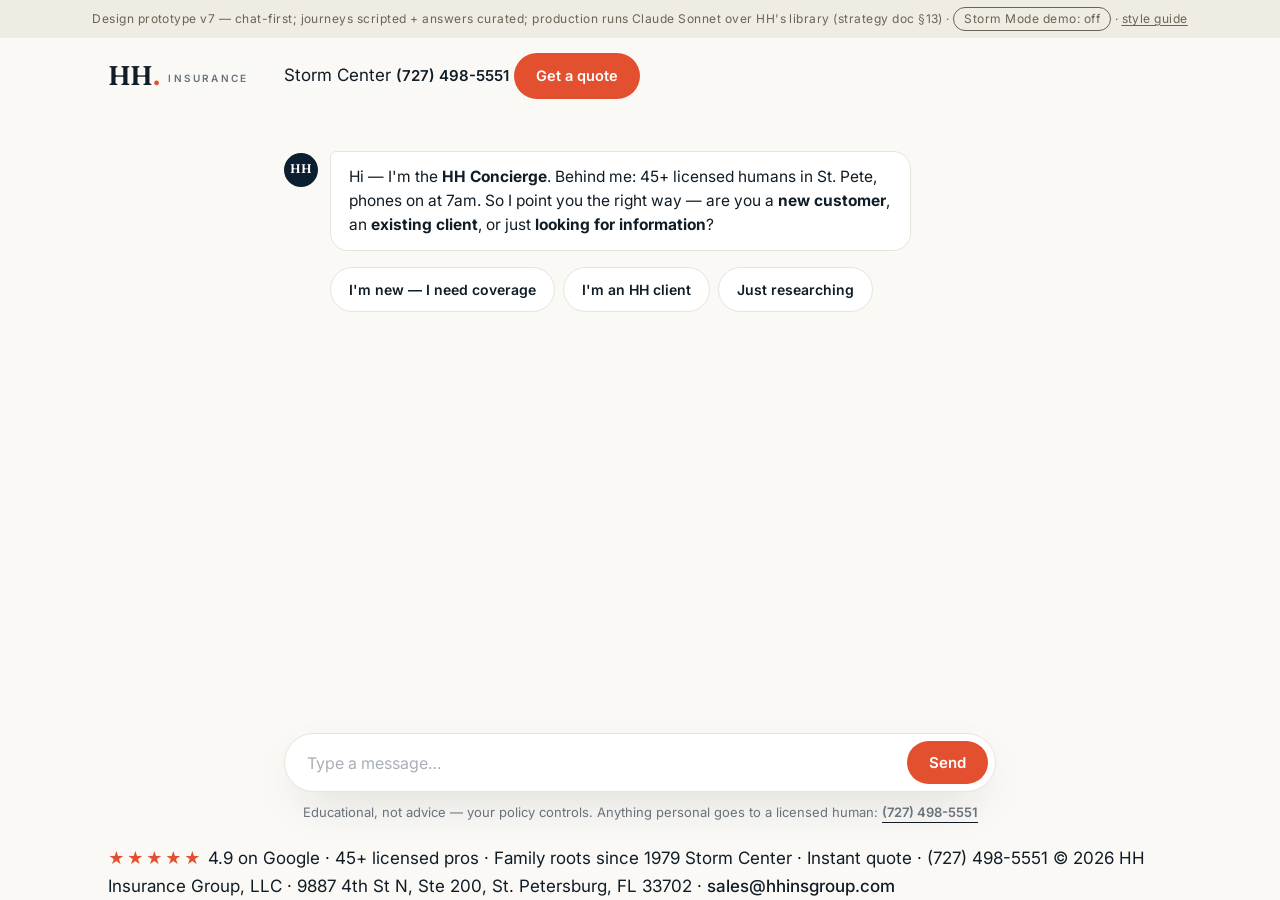
==== commit 59cc3c66: "Update index.html - v7 chat-first homepage" ====
--- a/index.html
+++ b/index.html
@@ -3,13 +3,13 @@
 <head>
 <meta charset="utf-8">
 <meta name="viewport" content="width=device-width, initial-scale=1">
-<title>HH Insurance — Built for Florida. Answered by humans.</title>
-<meta name="description" content="Instant quotes from 40+ carriers for home, flood, auto, boat, and business — from the St. Pete agency Tampa Bay news calls first.">
+<title>HH Insurance — Tell us what you need</title>
+<meta name="description" content="Florida insurance, handled in one conversation. New customer, existing client, or just researching — the HH Concierge guides you, backed by 45+ licensed humans in St. Pete.">
 <meta name="theme-color" media="(prefers-color-scheme: light)" content="#FAF9F5">
 <meta name="theme-color" media="(prefers-color-scheme: dark)" content="#0F1B27">
 <link rel="icon" href="data:image/svg+xml,%3Csvg xmlns='http://www.w3.org/2000/svg' viewBox='0 0 64 64'%3E%3Crect width='64' height='64' rx='14' fill='%230B1F30'/%3E%3Ctext x='30' y='43' font-family='Georgia,serif' font-size='28' font-weight='700' fill='%23FAF9F5' text-anchor='middle'%3EHH%3C/text%3E%3Ccircle cx='49' cy='40' r='4.5' fill='%23E2502F'/%3E%3C/svg%3E">
-<meta property="og:title" content="HH Insurance — Built for Florida. Answered by humans.">
-<meta property="og:description" content="Instant quotes from 40+ carriers for home, flood, auto, boat, and business — from the St. Pete agency Tampa Bay news calls first.">
+<meta property="og:title" content="HH Insurance — Tell us what you need">
+<meta property="og:description" content="Florida insurance, handled in one conversation. Backed by 45+ licensed humans in St. Pete — phones on at 7am.">
 <meta property="og:type" content="website">
 <script type="application/ld+json">
 {"@context":"https://schema.org","@type":"InsuranceAgency","name":"HH Insurance Group, LLC","url":"https://www.hhinsgroup.com/","telephone":"+1-727-498-5551","email":"sales@hhinsgroup.com","address":{"@type":"PostalAddress","streetAddress":"9887 4th St N, Ste 200","addressLocality":"St. Petersburg","addressRegion":"FL","postalCode":"33702","addressCountry":"US"},"openingHours":"Mo-Fr 07:00-17:30","areaServed":{"@type":"State","name":"Florida"},"founder":{"@type":"Person","name":"Jake Holehouse","honorificSuffix":"CPCU"}}
@@ -19,256 +19,41 @@
 <link href="https://fonts.googleapis.com/css2?family=Fraunces:ital,opsz,wght@0,9..144,500;0,9..144,600;1,9..144,500;1,9..144,600&family=Inter:wght@400;500;600&display=swap" rel="stylesheet">
 <link rel="stylesheet" href="style.css">
 </head>
-<body>
+<body class="chatpage">
 <a class="skip" href="#main">Skip to content</a>
-<div class="proto">Design prototype v2 · sample data &amp; placeholder figures · internal HH review, June 2026</div>
+<div class="proto">Design prototype v7 — chat-first; journeys scripted + answers curated; production runs Claude Sonnet over HH's library (strategy doc §13)</div>
 
 <header class="site" id="hdr">
-  <nav class="wrap nav" id="nav" aria-label="Main">
+  <nav class="wrap nav simple" id="nav" aria-label="Main">
     <a class="logo" href="index.html">HH<em>.</em><span class="logotag">Insurance</span></a>
-    <button class="menu-btn" id="menuBtn" aria-expanded="false" aria-controls="navList">Menu</button>
-    <ul id="navList">
-      <li><a href="insurance.html">Insurance</a></li>
-      <li><a href="storm-center.html">Storm Center</a></li>
-      <li><a href="about.html">About</a></li>
-      <li><a href="business.html">For business</a></li>
-    </ul>
-    <a class="tel" href="tel:7274985551">(727) 498-5551</a>
-    <a class="btn" href="quote.html">Get a quote</a>
+    <span class="navright">
+      <a href="storm-center.html">Storm Center</a>
+      <a class="tel" href="tel:7274985551">(727) 498-5551</a>
+      <a class="btn" href="quote.html">Get a quote</a>
+    </span>
   </nav>
 </header>
 
-<main id="main">
-
-<!-- HERO — the Concierge leads -->
-<section class="hero has-chat">
-  <div class="wrap">
-    <p class="pill"><span class="dot" aria-hidden="true"></span> Hurricane season is here &nbsp;·&nbsp; <a href="storm-center.html#prep">2026 prep checklist</a></p>
-    <h1 class="fade">Built for Florida.<br><em>Answered by humans.</em></h1>
-    <p class="lede fade">Tell us what you need — the Concierge guides you, and a licensed St.&nbsp;Pete team backs every answer.</p>
-    <div class="chatpanel fade" aria-label="HH Concierge">
-      <div class="chatlog" id="chatlog" role="log" aria-live="polite" aria-label="Conversation"></div>
-      <div class="chatbar">
-        <form id="chatForm">
-          <input type="text" id="chatInput" placeholder="Type a message…" aria-label="Your message" autocomplete="off">
-          <button class="btn" type="submit">Send</button>
-        </form>
-      </div>
-    </div>
-    <p class="panel-foot note fade">Educational, not advice · <a href="concierge.html">Full screen ↗</a> · Prefer forms? <a href="quote.html">Instant quote →</a> · <button class="ask-open" type="button" style="font-size:13px;color:inherit;border-bottom:1px solid var(--hairline)">Quick answers (⌘K)</button></p>
-    <p class="note-storm storm-only">Carriers pause <b>new</b> binding while a named storm is in the box — quotes still run, and we bind in request order the moment it lifts. Existing clients: you're covered; see the <a class="tlink" href="storm-center.html#claims">first-48-hours guide</a>.</p>
-    <div class="trustline fade" aria-label="Trust signals">
-      <span><span class="stars" aria-hidden="true">★★★★★</span> <b>4.9</b> on Google</span>
-      <span><b>45+</b> licensed pros</span>
-      <span>Family roots since <b>1979</b></span>
-      <span>Tampa Bay TV's <b>go-to explainer</b></span>
-    </div>
-    <div class="carriers fade" aria-label="A few of our 40+ carriers">
-      <div class="marq" aria-hidden="true">
-        <span>Safeco</span><span>Travelers</span><span>Nationwide</span><span>The Hartford</span><span>Foremost</span><span>Main Street America</span><span>National General</span><span>Hagerty</span><span>+ 30 more markets</span>
-        <span>Safeco</span><span>Travelers</span><span>Nationwide</span><span>The Hartford</span><span>Foremost</span><span>Main Street America</span><span>National General</span><span>Hagerty</span><span>+ 30 more markets</span>
-      </div>
-    </div>
+<main id="main" class="chatmain">
+  <div class="chatlog" id="chatlog" role="log" aria-live="polite" aria-label="Conversation"></div>
+  <div class="chatbar">
+    <form id="chatForm">
+      <input type="text" id="chatInput" placeholder="Type a message…" aria-label="Your message" autocomplete="off">
+      <button class="btn" type="submit">Send</button>
+    </form>
+    <p class="note">Educational, not advice — your policy controls. Anything personal goes to a licensed human: <a class="tlink" href="tel:7274985551">(727) 498-5551</a></p>
   </div>
-</section>
-
-<!-- COVERAGE -->
-<section class="section" id="coverage" style="padding-top:64px">
-  <div class="wrap">
-    <div class="shead-split fade">
-      <div>
-        <p class="eyebrow">Coverage</p>
-        <h2>Everything Florida throws at you</h2>
-      </div>
-      <p>One agency, one renewal calendar, one number to call.</p>
-    </div>
-    <div class="covgrid">
-      <div class="covcol fade">
-        <h3>Personal</h3>
-        <ul>
-          <li><a href="#" data-proto="/insurance/home/">Homeowners <span class="ar">→</span></a></li>
-          <li><a href="flood.html">Flood <span class="ar">→</span></a></li>
-          <li><a href="#" data-proto="/insurance/auto/">Auto <span class="ar">→</span></a></li>
-          <li><a href="#" data-proto="/insurance/condo-renters/">Condo &amp; renters <span class="ar">→</span></a></li>
-          <li><a href="#" data-proto="/insurance/umbrella/">Umbrella <span class="ar">→</span></a></li>
-          <li><a href="#" data-proto="/insurance/collector-car/">Collector car <span class="ar">→</span></a></li>
-        </ul>
-      </div>
-      <div class="covcol fade">
-        <h3>Boat &amp; Marine</h3>
-        <ul>
-          <li><a href="#" data-proto="/insurance/boat/">Boat &amp; yacht <span class="ar">→</span></a></li>
-          <li><a href="#" data-proto="/insurance/boat-builders/">Boat builders <span class="ar">→</span></a></li>
-          <li><a href="#" data-proto="/insurance/marine-liability/">Marine liability <span class="ar">→</span></a></li>
-          <li><a href="#" data-proto="/insurance/hull/">Hull &amp; equipment <span class="ar">→</span></a></li>
-          <li><a href="#" data-proto="/insurance/charter/">Charter &amp; tour <span class="ar">→</span></a></li>
-          <li><a href="#" data-proto="/insurance/marinas/">Marinas &amp; yards <span class="ar">→</span></a></li>
-        </ul>
-      </div>
-      <div class="covcol fade">
-        <h3>Business</h3>
-        <ul>
-          <li><a href="#" data-proto="/insurance/bop/">Business owners (BOP) <span class="ar">→</span></a></li>
-          <li><a href="#" data-proto="/insurance/commercial-auto/">Commercial auto <span class="ar">→</span></a></li>
-          <li><a href="#" data-proto="/insurance/workers-comp/">Workers' comp <span class="ar">→</span></a></li>
-          <li><a href="#" data-proto="/insurance/professional/">Professional (E&amp;O) <span class="ar">→</span></a></li>
-          <li><a href="#" data-proto="/insurance/cyber/">Cyber <span class="ar">→</span></a></li>
-        </ul>
-        <p style="margin-top:16px"><a class="all" href="insurance.html">All coverage →</a></p>
-      </div>
-    </div>
-  </div>
-</section>
-
-<!-- WHY -->
-<section class="section" style="border-top:1px solid var(--hairline)">
-  <div class="wrap">
-    <div class="shead fade">
-      <p class="eyebrow">Why HH</p>
-      <h2>Markets. Knowledge. Service.</h2>
-    </div>
-    <div class="whygrid">
-      <div class="whyitem fade">
-        <p class="n">01</p>
-        <h3>40+ carriers compete for you</h3>
-        <p>Admitted and specialty markets, compared side by side. A captive agent can only show you one answer.</p>
-      </div>
-      <div class="whyitem fade">
-        <p class="n">02</p>
-        <h3>Flood-nerd expertise</h3>
-        <p>CPCU-led, with the plain-English flood guides locals actually share. When TV news needs Florida insurance explained, they call us.</p>
-      </div>
-      <div class="whyitem fade">
-        <p class="n">03</p>
-        <h3>Humans who pick up at 7am</h3>
-        <p>You'll know your agent by name — our reviews do. Business clients get certificates in minutes, not days.</p>
-      </div>
-    </div>
-  </div>
-</section>
-
-<!-- STORM CENTER -->
-<section class="section band-dark">
-  <div class="wrap" style="display:grid;grid-template-columns:1fr 1fr;gap:96px;align-items:start" id="stormgrid">
-    <div class="fade">
-      <p class="eyebrow">The Storm Center</p>
-      <h2 style="font-size:clamp(32px,4.4vw,48px);margin:14px 0 18px">Useful all season — not just when a cone shows up</h2>
-      <p style="font-size:16.5px">Tools and plain-English answers we keep current, because we live here too.</p>
-      <div style="margin-top:48px;padding-top:28px;border-top:1px solid var(--hairline-navy)">
-        <p style="font-family:var(--font-d);font-size:clamp(40px,5vw,56px);font-weight:600;color:#fff;line-height:1">20–25%</p>
-        <p style="font-size:14.5px;margin-top:10px;max-width:340px">of flood claims come from <b style="color:#fff">outside</b> high-risk zones (FEMA). Homeowners insurance never covers rising water.</p>
-      </div>
-    </div>
-    <div class="dark fade">
-      <ul class="rowlist">
-        <li><a href="storm-center.html#zones"><span>Check your flood zone<span class="d">What your address really faces — beyond the map color</span></span><span class="ar">→</span></a></li>
-        <li><a href="storm-center.html#prep"><span>2026 prep checklist<span class="d">What to photograph, file, and back up before a storm has a name</span></span><span class="ar">→</span></a></li>
-        <li><a href="storm-center.html#claims"><span>Claims: the first 48 hours<span class="d">What to document, what not to sign</span></span><span class="ar">→</span></a></li>
-        <li><a href="storm-center.html#briefing"><span>Coffee with HH<span class="d">The Florida market, explained in plain English</span></span><span class="ar">→</span></a></li>
-      </ul>
-    </div>
-  </div>
-</section>
-
-<!-- PROOF -->
-<section class="section proof">
-  <div class="wrap">
-    <p class="agg fade"><span class="stars" aria-hidden="true">★★★★★</span> &nbsp;4.9 across Google · Yelp · BBB <span style="opacity:.6">(sample)</span></p>
-    <div class="slides" id="carousel">
-      <figure class="slide active">
-        <blockquote>“Landon answered my questions after hours — and still found better coverage for less.”</blockquote>
-        <figcaption>Auto client, St. Petersburg · public review excerpt</figcaption>
-      </figure>
-      <figure class="slide">
-        <blockquote>“Julie found coverage $1,500 less than our renewal — all inside a few days.”</blockquote>
-        <figcaption>Homeowner, Pinellas County · public review excerpt</figcaption>
-      </figure>
-      <figure class="slide">
-        <blockquote>“Christian and Joe tailored the coverage to exactly what we needed.”</blockquote>
-        <figcaption>Boat owner, Tampa Bay · public review excerpt</figcaption>
-      </figure>
-    </div>
-    <div class="dots">
-      <button class="dotb" aria-current="true" aria-label="Review 1"></button>
-      <button class="dotb" aria-label="Review 2"></button>
-      <button class="dotb" aria-label="Review 3"></button>
-    </div>
-    <p style="margin-top:32px" class="fade"><a class="tlink" href="reviews.html">Read more reviews</a></p>
-  </div>
-</section>
-
-<!-- STORY -->
-<section class="section" style="border-top:1px solid var(--hairline)">
-  <div class="wrap" style="display:grid;grid-template-columns:1fr 1fr;gap:96px;align-items:start" id="storygrid">
-    <div class="fade">
-      <p class="eyebrow">The HH story</p>
-      <h2 style="font-size:clamp(34px,4.6vw,52px)">“We started<br>at zero.”</h2>
-    </div>
-    <div class="fade">
-      <p style="color:var(--muted);margin-bottom:16px;font-size:16.5px">The Holehouse family has worked Florida insurance since <b style="color:var(--ink)">1979</b>. In 2018, Jake and his father Ron restarted from scratch in St. Petersburg — <b style="color:var(--ink)">three people, zero policies</b>.</p>
-      <p style="color:var(--muted);margin-bottom:16px;font-size:16.5px">Today: <b style="color:var(--ink)">45+ licensed professionals</b>, a CPCU-led team, and the agency Tampa Bay newsrooms call when the market needs explaining. Still family-run. Still answering at 7am.</p>
-      <p style="margin-top:24px"><a class="tlink" href="about.html">Meet the team</a></p>
-    </div>
-  </div>
-</section>
-
-<!-- PORTAL -->
-<section style="padding-bottom:120px">
-  <div class="wrap">
-    <div class="strip fade">
-      <div>
-        <h3>Run a business? Skip the certificate wait.</h3>
-        <p>Our in-house platform turns COIs around in minutes and answers policy questions around the clock. Tech does the paperwork; your agent does the thinking.</p>
-      </div>
-      <a class="btn btn-line" href="business.html">For business →</a>
-    </div>
-  </div>
-</section>
-
-<!-- FINAL CTA -->
-<section class="final">
-  <div class="wrap">
-    <p class="eyebrow fade">Get started</p>
-    <h2 class="fade">See your options in about 3 minutes</h2>
-    <form class="qbar fade" data-quote aria-label="Instant quote">
-      <input type="text" placeholder="Enter your Florida address" aria-label="Property address">
-      <button class="btn" type="submit">Get my quote</button>
-    </form>
-    <p class="after fade">Or talk to a human: <a href="tel:7274985551">(727) 498-5551</a> · Mon–Fri 7:00am–5:30pm ET</p>
-  </div>
-</section>
-
 </main>
 
-<footer class="site">
+<footer class="homefoot">
   <div class="wrap">
-    <div class="frow">
-      <a class="logo" href="index.html">HH<em>.</em><span class="logotag">Insurance</span></a>
-      <ul>
-        <li><a href="insurance.html">Insurance</a></li>
-        <li><a href="concierge.html">Concierge</a></li>
-        <li><a href="storm-center.html">Storm Center</a></li>
-        <li><a href="learn.html">Learn</a></li>
-        <li><a href="about.html">About</a></li>
-        <li><a href="reviews.html">Reviews</a></li>
-        <li><a href="careers.html">Careers</a></li>
-        <li><a href="contact.html">Contact</a></li>
-      </ul>
-    </div>
-    <div class="legal">
-      <span>© 2026 HH Insurance Group, LLC · 9887 4th St N, Ste 200, St. Petersburg, FL 33702 · <a href="mailto:sales@hhinsgroup.com">sales@hhinsgroup.com</a></span>
-      <span><a href="#" data-proto="/privacy/">Privacy</a> &nbsp; <a href="#" data-proto="/accessibility/">Accessibility</a></span>
-    </div>
+    <span><span class="stars" aria-hidden="true">★★★★★</span> 4.9 on Google · 45+ licensed pros · Family roots since 1979</span>
+    <span><a href="storm-center.html">Storm Center</a> · <a href="quote.html">Instant quote</a> · <a href="tel:7274985551">(727) 498-5551</a></span>
+    <span class="legal2">© 2026 HH Insurance Group, LLC · 9887 4th St N, Ste 200, St. Petersburg, FL 33702 · <a href="mailto:sales@hhinsgroup.com" style="font-weight:500">sales@hhinsgroup.com</a></span>
   </div>
 </footer>
 
-<div class="mob-bar">
-  <a class="btn btn-line" href="tel:7274985551">Call us</a>
-  <a class="btn" href="quote.html">Get a quote</a>
-</div>
-
 <div class="toast" id="toast" role="status" aria-live="polite"></div>
 <script src="script.js"></script>
-<style>@media(max-width:880px){#stormgrid,#storygrid{grid-template-columns:1fr!important;gap:48px!important}}</style>
 </body>
-</html>
+</html>
